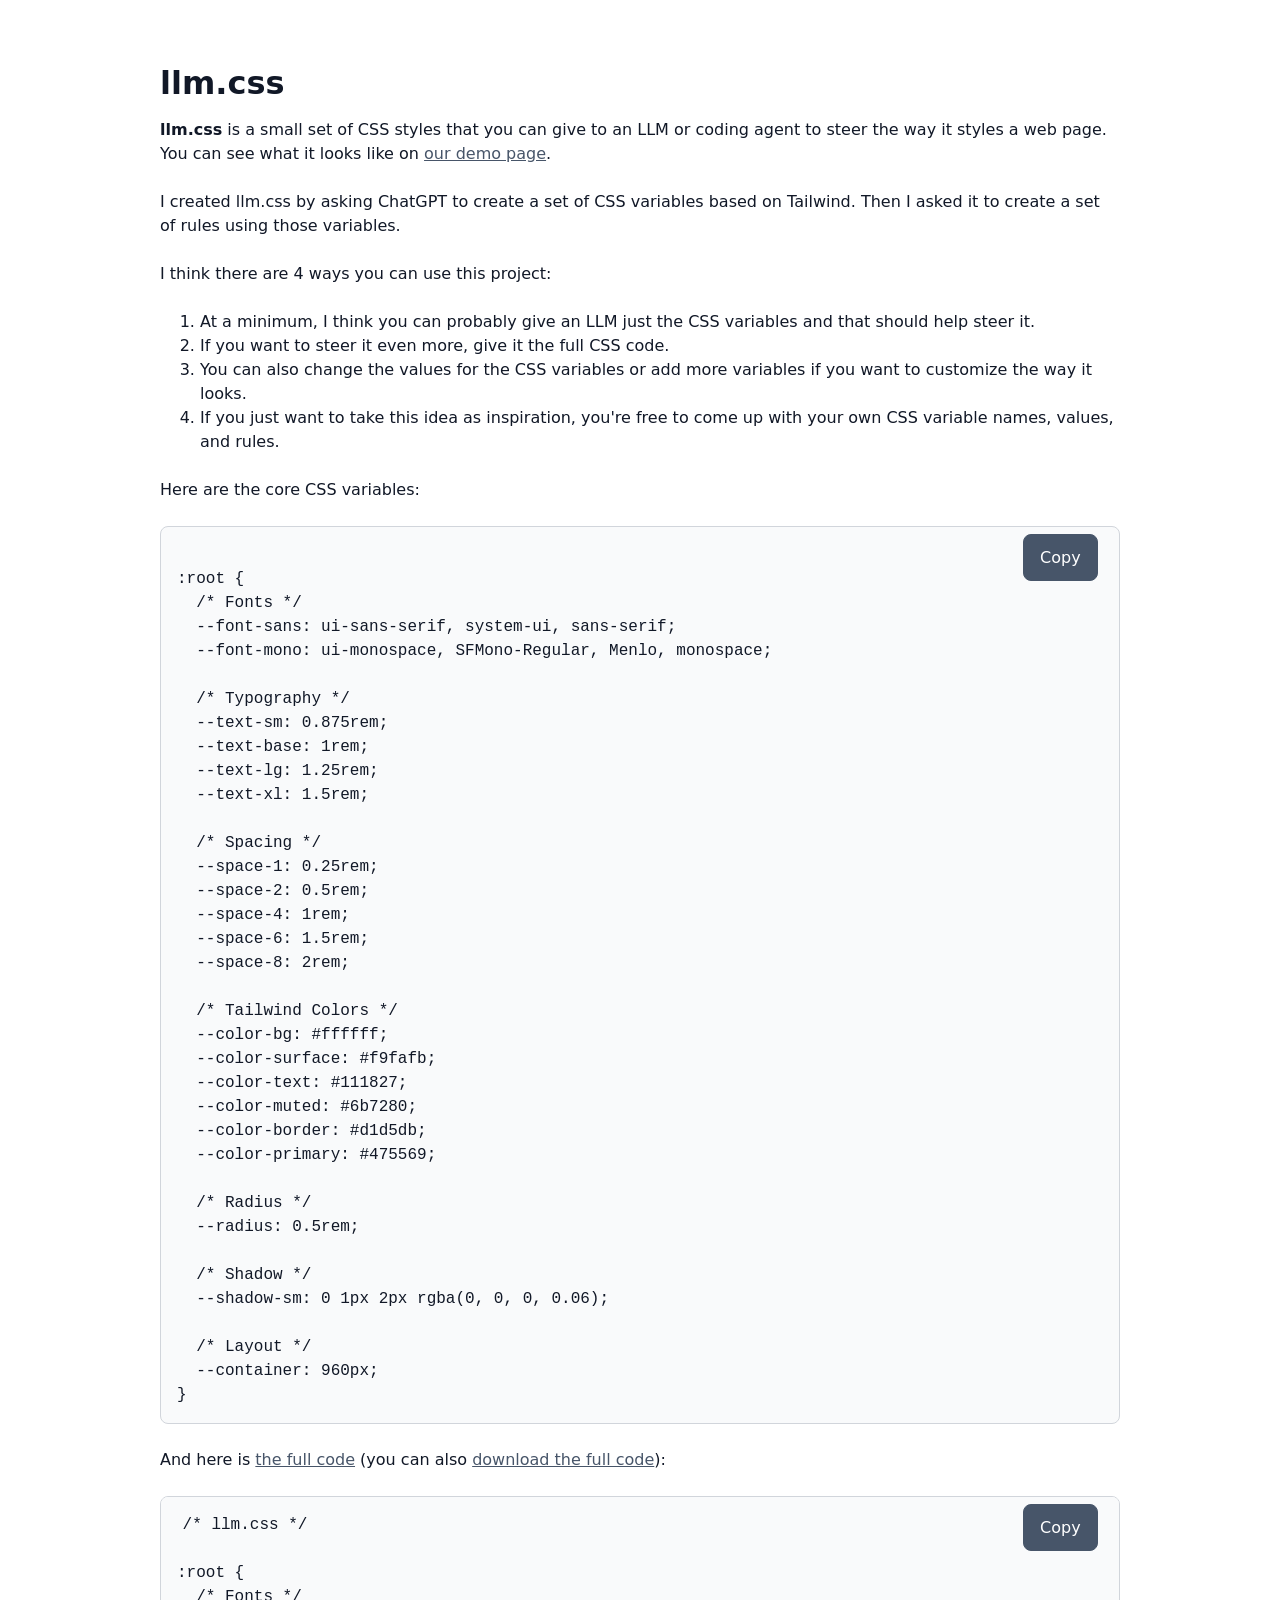
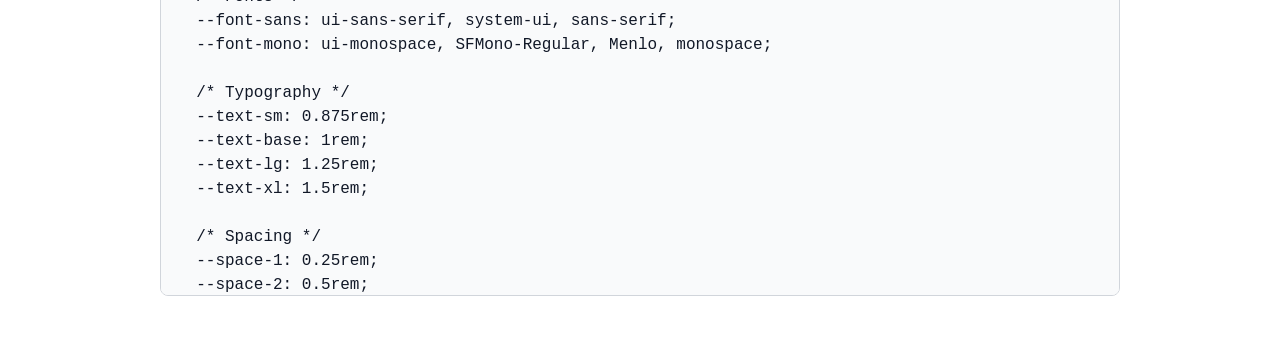
==== index.html @ d28aa787 "Create new index.html, move old index.html to demo.html" ====
<!DOCTYPE html>
<html lang="en">
<head>
  <meta charset="UTF-8">
  <meta name="viewport" content="width=device-width, initial-scale=1.0">

  <title>llm.css - Small set of styles for LLMs or agents</title>

  <link rel="stylesheet" href="llm.css">

  <style>
    .code-block-wrapper {
      position: relative;
      margin-bottom: 1rem;
    }
    .copy-btn {
      position: absolute;
      top: 0.5rem;
      right: 1.4rem;
    }
    .code-block-wrapper.full-code pre {
      max-height: 400px;
      overflow-y: auto;
    }
  </style>
</head>

<body>
  <div class="container">
    <h1>llm.css</h1>
    <p><b>llm.css</b> is a small set of CSS styles that you can give to an LLM or coding agent to steer the way it styles a web page. You can see what it looks like on <a href="demo.html">our demo page</a>.</p>

    <p>I created llm.css by asking ChatGPT to create a set of CSS variables based on Tailwind. Then I asked it to create a set of rules using those variables.</p>

    <p>I think there are 4 ways you can use this project:</p>
    <ol>
      <li>At a minimum, I think you can probably give an LLM just the CSS variables and that should help steer it.</li>
      <li>If you want to steer it even more, give it the full CSS code.</li>
      <li>You can also change the values for the CSS variables or add more variables if you want to customize the way it looks.</li>
      <li>If you just want to take this idea as inspiration, you're free to come up with your own CSS variable names, values, and rules.</li>
    </ol>

    <p>Here are the core CSS variables:</p>
<div class="code-block-wrapper"><pre><code>
:root {
  /* Fonts */
  --font-sans: ui-sans-serif, system-ui, sans-serif;
  --font-mono: ui-monospace, SFMono-Regular, Menlo, monospace;

  /* Typography */
  --text-sm: 0.875rem;
  --text-base: 1rem;
  --text-lg: 1.25rem;
  --text-xl: 1.5rem;

  /* Spacing */
  --space-1: 0.25rem;
  --space-2: 0.5rem;
  --space-4: 1rem;
  --space-6: 1.5rem;
  --space-8: 2rem;

  /* Tailwind Colors */
  --color-bg: #ffffff;
  --color-surface: #f9fafb;
  --color-text: #111827;
  --color-muted: #6b7280;
  --color-border: #d1d5db;
  --color-primary: #475569;

  /* Radius */
  --radius: 0.5rem;

  /* Shadow */
  --shadow-sm: 0 1px 2px rgba(0, 0, 0, 0.06);

  /* Layout */
  --container: 960px;
}
</code></pre></div>

    <p>And here is <a href="llm.css">the full code</a> (you can also <a href="llm.css" download>download the full code</a>):</p>
    <div class="code-block-wrapper full-code"><pre><code></code></pre></div>
  </div>

<script>
  // Add copy buttons to all code blocks
  document.querySelectorAll('.code-block-wrapper').forEach((wrapper, index) => {
    const btn = document.createElement('button');
    btn.className = 'copy-btn';
    btn.textContent = 'Copy';
    btn.addEventListener('click', () => {
      const code = wrapper.querySelector('code');
      navigator.clipboard.writeText(code.textContent).then(() => {
        btn.textContent = 'Copied!';
        btn.classList.add('copied');
        setTimeout(() => {
          btn.textContent = 'Copy';
          btn.classList.remove('copied');
        }, 2000);
      });
    });
    wrapper.appendChild(btn);
  });

  // Fetch and inject llm.css into second code block
  fetch('llm.css')
    .then(response => response.text())
    .then(css => {
      const preCodeBlocks = document.querySelectorAll('pre code');
      if (preCodeBlocks.length >= 2) {
        preCodeBlocks[1].textContent = css;
      }
    });
</script>
</body>
</html>
---- llm.css ----
/* llm.css */

:root {
  /* Fonts */
  --font-sans: ui-sans-serif, system-ui, sans-serif;
  --font-mono: ui-monospace, SFMono-Regular, Menlo, monospace;

  /* Typography */
  --text-sm: 0.875rem;
  --text-base: 1rem;
  --text-lg: 1.25rem;
  --text-xl: 1.5rem;

  /* Spacing */
  --space-1: 0.25rem;
  --space-2: 0.5rem;
  --space-4: 1rem;
  --space-6: 1.5rem;
  --space-8: 2rem;

  /* Tailwind Colors */
  --color-bg: #ffffff;
  --color-surface: #f9fafb;
  --color-text: #111827;
  --color-muted: #6b7280;
  --color-border: #d1d5db;
  --color-primary: #475569;

  /* Radius */
  --radius: 0.5rem;

  /* Shadow */
  --shadow-sm: 0 1px 2px rgba(0, 0, 0, 0.06);

  /* Layout */
  --container: 960px;
}

* {
  box-sizing: border-box;
}

html {
  font-family: var(--font-sans);
  line-height: 1.5;
  color: var(--color-text);
  background: var(--color-bg);
}

body {
  margin: 0;
  padding: var(--space-8) var(--space-6);
}

.container {
  width: min(100%, var(--container));
  margin-inline: auto;
}

h1, h2, h3, h4, h5, h6 {
  line-height: 1.2;
  margin-top: var(--space-8);
  margin-bottom: var(--space-4);
}

p,
ul,
ol,
pre,
table,
form,
details {
  margin-bottom: var(--space-6);
}

li > ul,
li > ol {
  margin-bottom: 0;
}

a {
  color: var(--color-primary);
}

code,
pre,
kbd {
  font-family: var(--font-mono);
}

code,
kbd {
  background: var(--color-surface);
  padding: 0.15rem 0.35rem;
  border-radius: calc(var(--radius) / 2);
}

pre {
  background: var(--color-surface);
  padding: var(--space-4);
  border-radius: var(--radius);
  overflow-x: auto;
  border: 1px solid var(--color-border);
}

button,
.button,
.button-outline {
  display: inline-flex;
  align-items: center;
  justify-content: center;

  padding: 0.65rem 1rem;
  border-radius: var(--radius);

  font: inherit;
  text-decoration: none;
  cursor: pointer;

  transition: 120ms ease;
}

button,
.button {
  border: 1px solid var(--color-primary);
  background: var(--color-primary);
  color: white;
}

button:hover,
.button:hover {
  opacity: 0.92;
}

.button-outline,
button.button-outline {
  background: transparent;
  color: var(--color-primary);
  border: 1px solid var(--color-border);
}

button:disabled,
input:disabled,
textarea:disabled,
select:disabled {
  opacity: 0.6;
  cursor: not-allowed;
}

input,
textarea,
select {
  width: 100%;
  padding: 0.65rem 0.75rem;

  font: inherit;

  border: 1px solid var(--color-border);
  border-radius: var(--radius);

  background: white;
  color: var(--color-text);
}

textarea {
  min-height: 120px;
  resize: vertical;
}

label {
  display: block;
  margin-bottom: var(--space-2);
  font-weight: 500;
}

input[type="checkbox"] + label,
input[type="radio"] + label {
  display: inline;
  /* margin-bottom: 0; */
  /* margin-left: var(--space-2); */
  font-weight: normal;
}

input[type="checkbox"],
input[type="radio"] {
  width: initial;
}

form > * + label {
  margin-top: var(--space-6);
}

table {
  width: 100%;
  border-collapse: collapse;
}

th,
td {
  text-align: left;
  padding: 0.75rem;
  border: 1px solid var(--color-border);
}

th {
  background: var(--color-surface);
}

mark {
  background: #fef3c7;
  color: inherit;
  padding: 0.1rem 0.25rem;
}

blockquote {
  margin: 0 0 var(--space-6);
  padding-left: var(--space-4);
  border-left: 4px solid var(--color-border);
  color: var(--color-muted);
}

hr {
  border: 0;
  border-top: 1px solid var(--color-border);
  margin: var(--space-8) 0;
}

details {
  border: 1px solid var(--color-border);
  border-radius: var(--radius);
  padding: var(--space-4);
  background: var(--color-surface);
}

summary {
  cursor: pointer;
  font-weight: 500;
}

small {
  color: var(--color-muted);
}
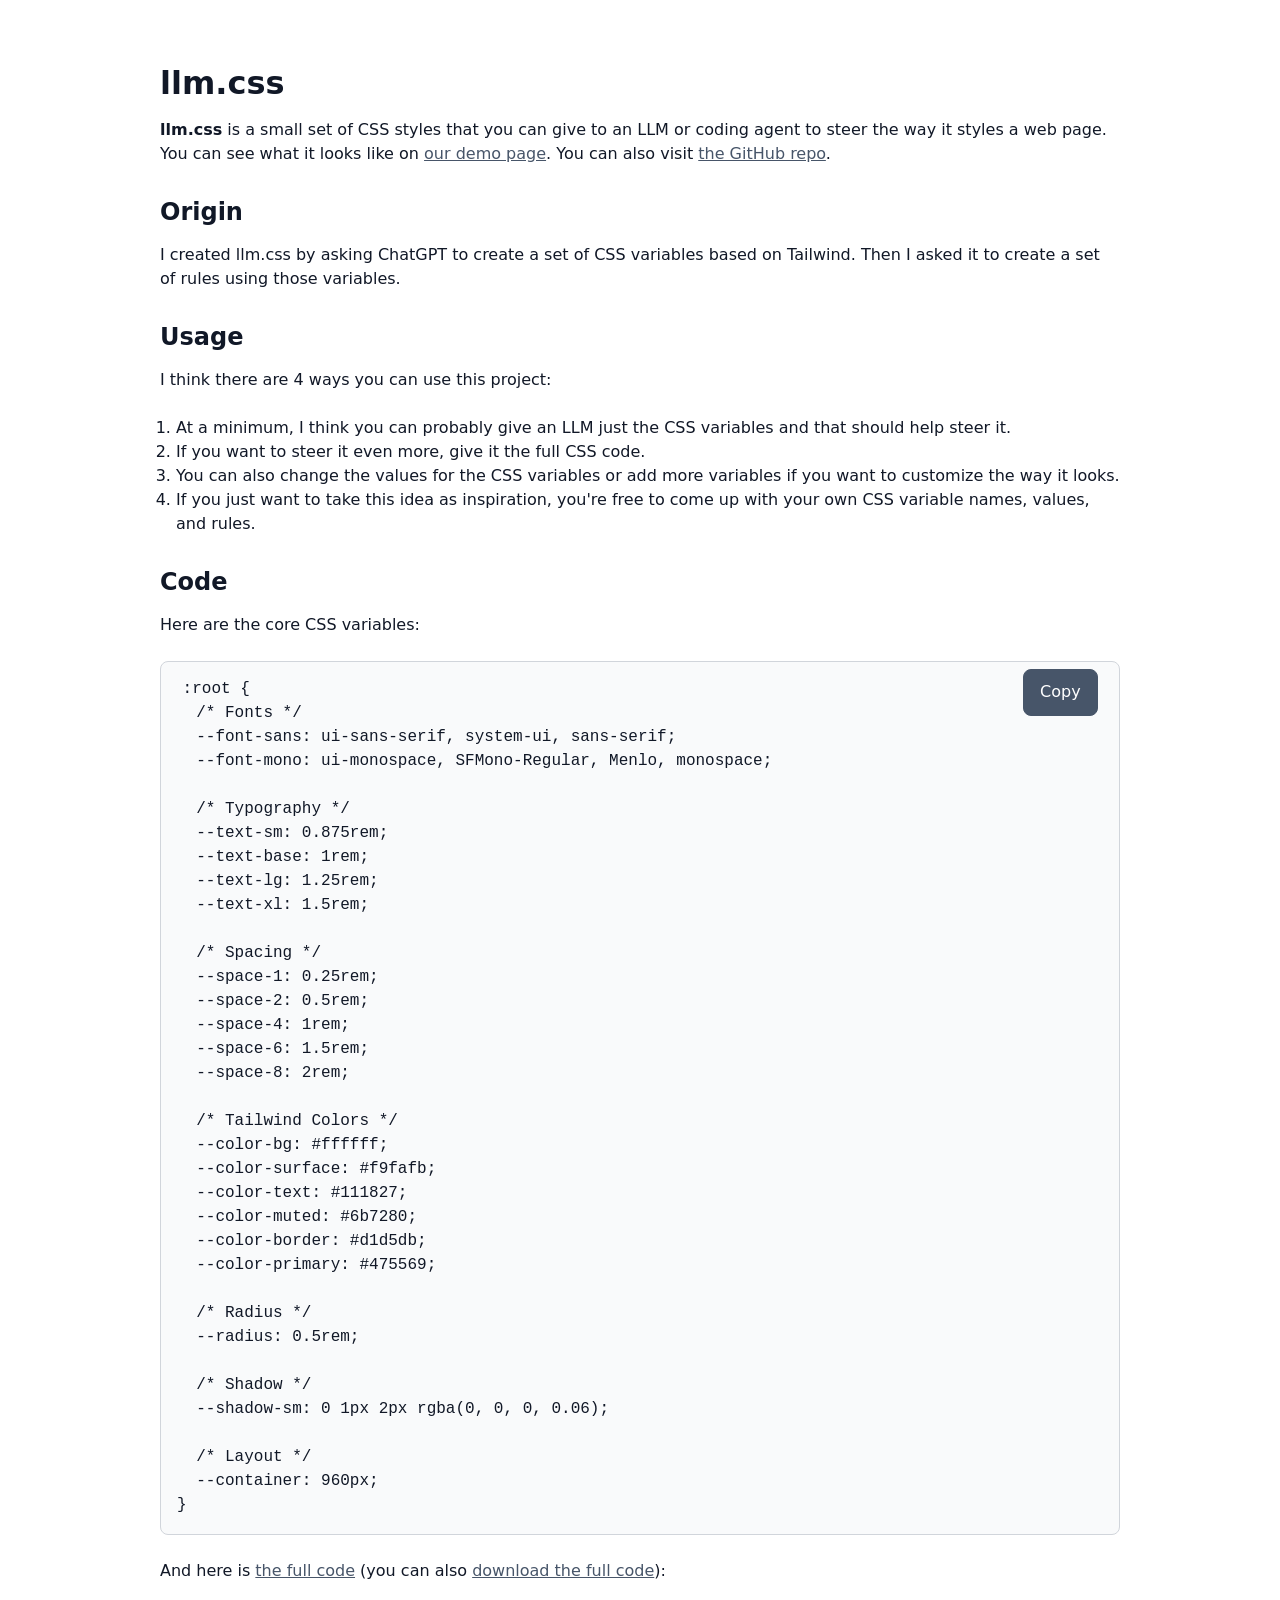
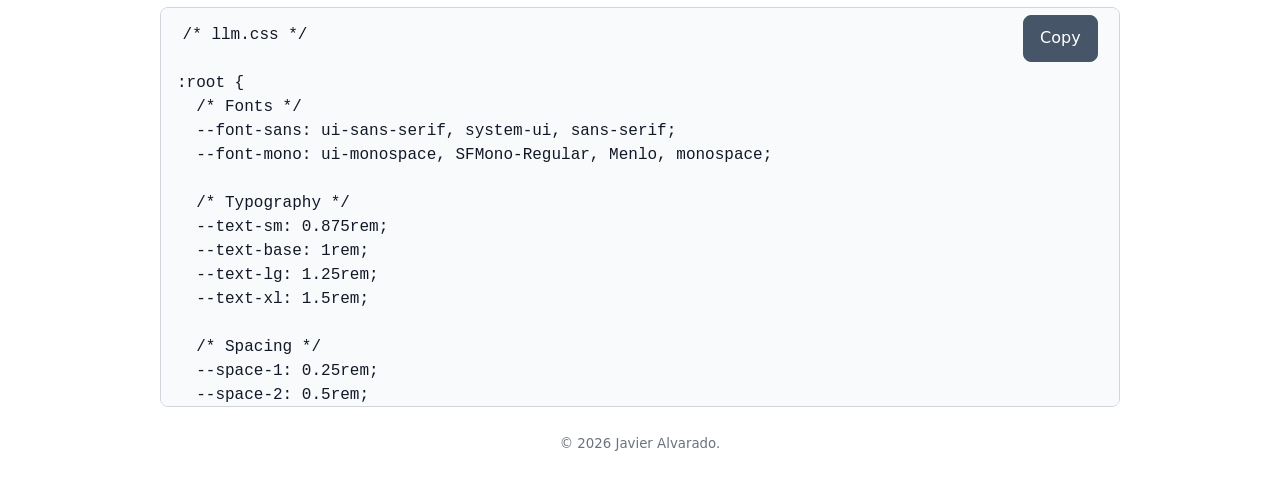
==== commit a598704c: "Small updates" ====
--- a/index.html
+++ b/index.html
@@ -28,10 +28,12 @@
 <body>
   <div class="container">
     <h1>llm.css</h1>
-    <p><b>llm.css</b> is a small set of CSS styles that you can give to an LLM or coding agent to steer the way it styles a web page. You can see what it looks like on <a href="demo.html">our demo page</a>.</p>
+    <p><b>llm.css</b> is a small set of CSS styles that you can give to an LLM or coding agent to steer the way it styles a web page. You can see what it looks like on <a href="demo.html">our demo page</a>. You can also visit <a href="https://github.com/jhonkaman/llm-css">the GitHub repo</a>.</p>
 
+    <h2>Origin</h2>
     <p>I created llm.css by asking ChatGPT to create a set of CSS variables based on Tailwind. Then I asked it to create a set of rules using those variables.</p>
 
+    <h2>Usage</h2>
     <p>I think there are 4 ways you can use this project:</p>
     <ol>
       <li>At a minimum, I think you can probably give an LLM just the CSS variables and that should help steer it.</li>
@@ -40,6 +42,7 @@
       <li>If you just want to take this idea as inspiration, you're free to come up with your own CSS variable names, values, and rules.</li>
     </ol>
 
+    <h2>Code</h2>
     <p>Here are the core CSS variables:</p>
 <div class="code-block-wrapper"><pre><code>
 :root {
@@ -83,14 +86,22 @@
     <div class="code-block-wrapper full-code"><pre><code></code></pre></div>
   </div>
 
+  <footer style="text-align: center;">
+    <small>&copy; 2026 Javier Alvarado.</small>
+  </footer>
+
 <script>
   // Add copy buttons to all code blocks
   document.querySelectorAll('.code-block-wrapper').forEach((wrapper, index) => {
+    const code = wrapper.querySelector('code');
+
+    // Trim leading and trailing whitespace
+    code.textContent = code.textContent.trim();
+
     const btn = document.createElement('button');
     btn.className = 'copy-btn';
     btn.textContent = 'Copy';
     btn.addEventListener('click', () => {
-      const code = wrapper.querySelector('code');
       navigator.clipboard.writeText(code.textContent).then(() => {
         btn.textContent = 'Copied!';
         btn.classList.add('copied');
--- a/llm.css
+++ b/llm.css
@@ -73,6 +73,11 @@
   margin-bottom: var(--space-6);
 }
 
+ul,
+ol {
+  padding-left: 1rem;
+}
+
 li > ul,
 li > ol {
   margin-bottom: 0;
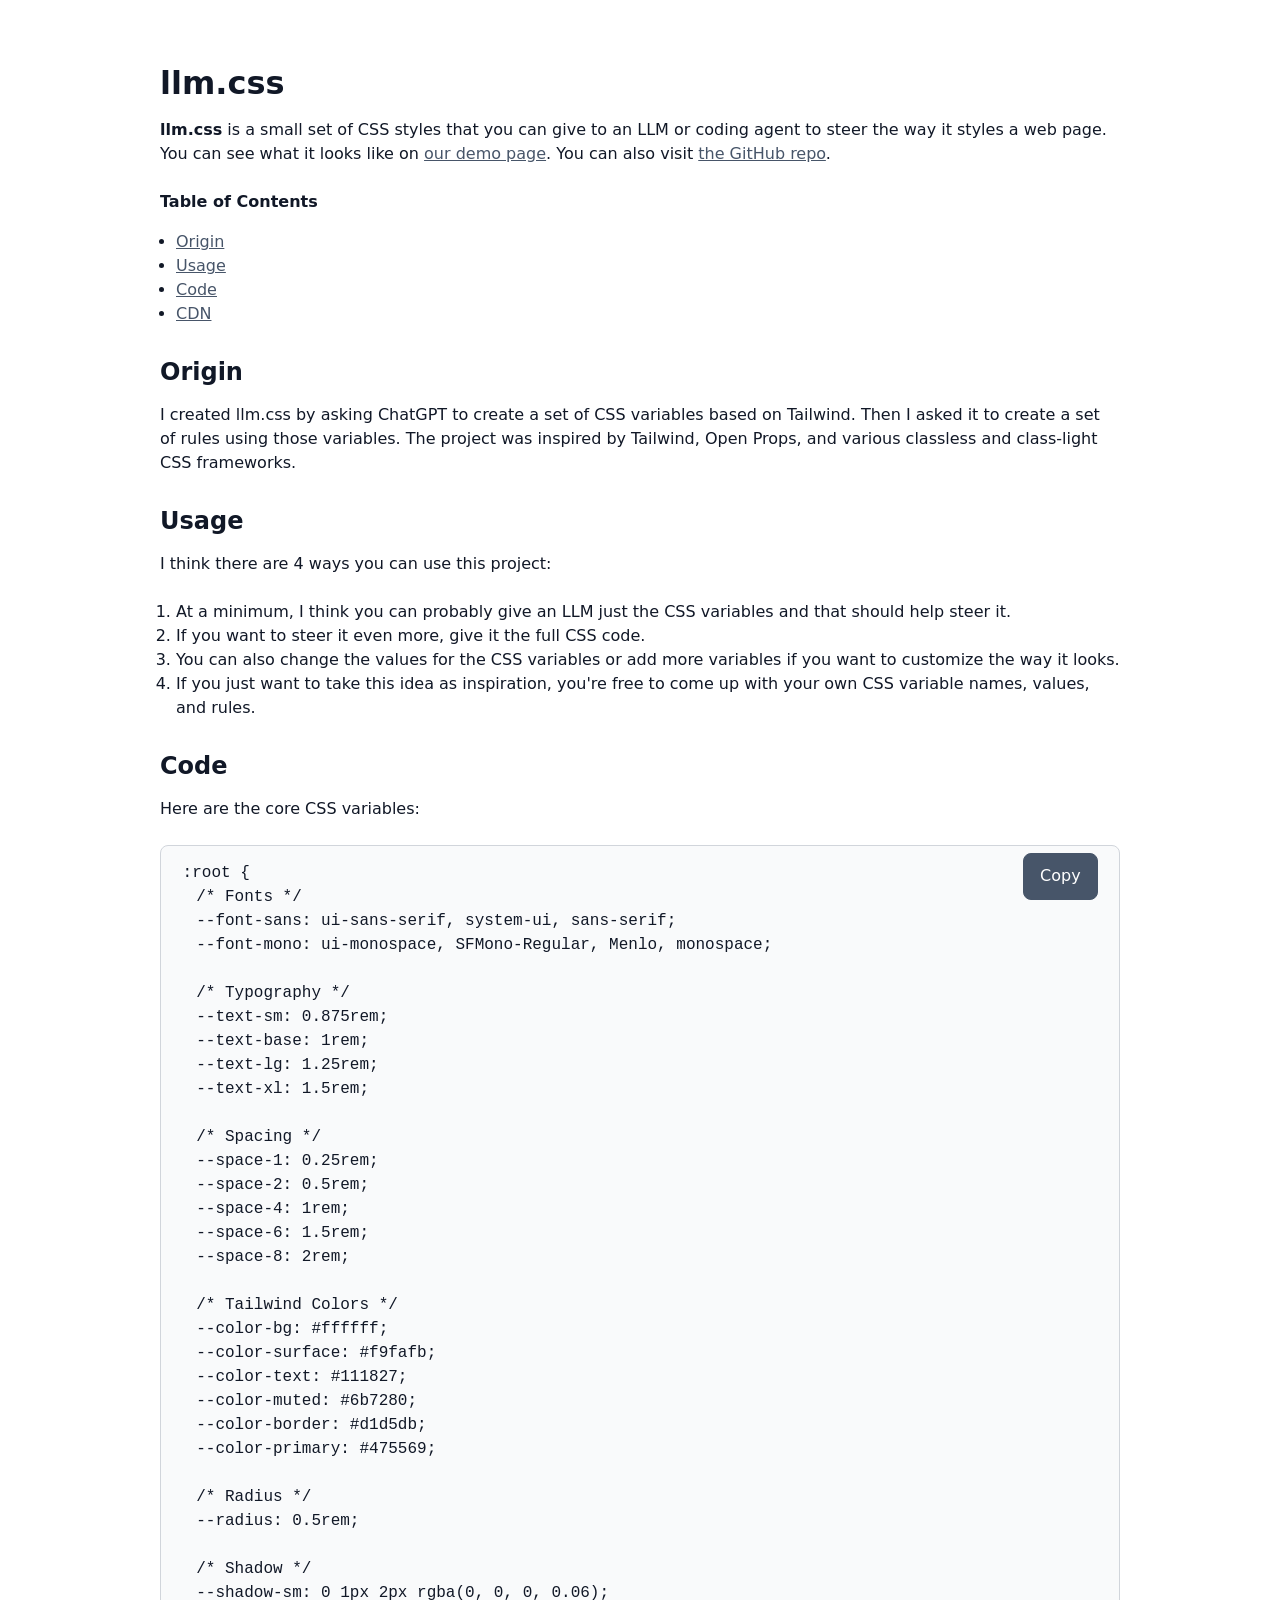
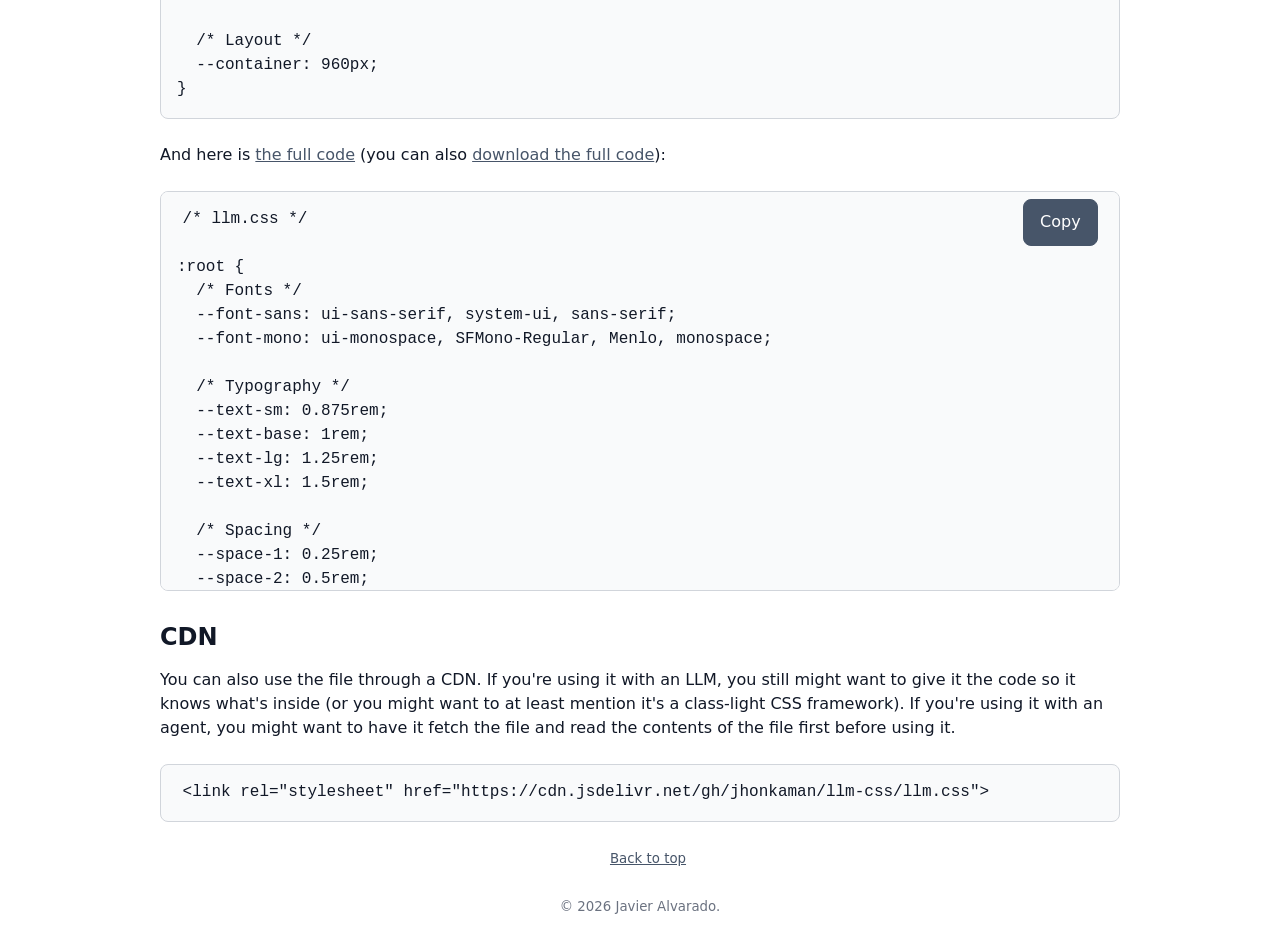
==== commit 7aa534ab: "Add navigation links to index.html" ====
--- a/index.html
+++ b/index.html
@@ -26,14 +26,22 @@
 </head>
 
 <body>
-  <div class="container">
+  <div class="container" id="top">
     <h1>llm.css</h1>
     <p><b>llm.css</b> is a small set of CSS styles that you can give to an LLM or coding agent to steer the way it styles a web page. You can see what it looks like on <a href="demo.html">our demo page</a>. You can also visit <a href="https://github.com/jhonkaman/llm-css">the GitHub repo</a>.</p>
 
-    <h2>Origin</h2>
-    <p>I created llm.css by asking ChatGPT to create a set of CSS variables based on Tailwind. Then I asked it to create a set of rules using those variables.</p>
+    <b>Table of Contents</b>
+    <ul>
+      <li><a href="#origin">Origin</a></li>
+      <li><a href="#usage">Usage</a></li>
+      <li><a href="#code">Code</a></li>
+      <li><a href="#cdn">CDN</a></li>
+    </ul>
 
-    <h2>Usage</h2>
+    <h2 id="origin">Origin</h2>
+    <p>I created llm.css by asking ChatGPT to create a set of CSS variables based on Tailwind. Then I asked it to create a set of rules using those variables. The project was inspired by Tailwind, Open Props, and various classless and class-light CSS frameworks.</p>
+
+    <h2 id="usage">Usage</h2>
     <p>I think there are 4 ways you can use this project:</p>
     <ol>
       <li>At a minimum, I think you can probably give an LLM just the CSS variables and that should help steer it.</li>
@@ -42,7 +50,7 @@
       <li>If you just want to take this idea as inspiration, you're free to come up with your own CSS variable names, values, and rules.</li>
     </ol>
 
-    <h2>Code</h2>
+    <h2 id="code">Code</h2>
     <p>Here are the core CSS variables:</p>
 <div class="code-block-wrapper"><pre><code>
 :root {
@@ -84,9 +92,14 @@
 
     <p>And here is <a href="llm.css">the full code</a> (you can also <a href="llm.css" download>download the full code</a>):</p>
     <div class="code-block-wrapper full-code"><pre><code></code></pre></div>
+
+    <h2 id="cdn">CDN</h2>
+    <p>You can also use the file through a CDN. If you're using it with an LLM, you still might want to give it the code so it knows what's inside (or you might want to at least mention it's a class-light CSS framework). If you're using it with an agent, you might want to have it fetch the file and read the contents of the file first before using it.</p>
+    <pre><code>&lt;link rel=&quot;stylesheet&quot; href=&quot;https://cdn.jsdelivr.net/gh/jhonkaman/llm-css/llm.css&quot;&gt;</code></pre>
   </div>
 
   <footer style="text-align: center;">
+    <p><small><a href="#top" style="margin-left: 1rem;">Back to top</a></small></p>
     <small>&copy; 2026 Javier Alvarado.</small>
   </footer>
 
--- a/llm.css
+++ b/llm.css
@@ -25,6 +25,7 @@
   --color-muted: #6b7280;
   --color-border: #d1d5db;
   --color-primary: #475569;
+  --color-accent: #475569;
 
   /* Radius */
   --radius: 0.5rem;
@@ -50,11 +51,6 @@
 body {
   margin: 0;
   padding: var(--space-8) var(--space-6);
-}
-
-.container {
-  width: min(100%, var(--container));
-  margin-inline: auto;
 }
 
 h1, h2, h3, h4, h5, h6 {
@@ -108,6 +104,118 @@
   border: 1px solid var(--color-border);
 }
 
+input,
+textarea,
+select {
+  width: 100%;
+  padding: 0.65rem 0.75rem;
+
+  font: inherit;
+
+  border: 1px solid var(--color-border);
+  border-radius: var(--radius);
+
+  background: white;
+  color: var(--color-text);
+}
+
+textarea {
+  min-height: 120px;
+  resize: vertical;
+}
+
+label {
+  display: block;
+  margin-bottom: var(--space-2);
+  font-weight: 500;
+}
+
+input[type="checkbox"] + label,
+input[type="radio"] + label {
+  display: inline;
+  /* margin-bottom: 0; */
+  /* margin-left: var(--space-2); */
+  font-weight: normal;
+}
+
+input[type="checkbox"],
+input[type="radio"] {
+  width: initial;
+}
+
+input[type="checkbox"],
+input[type="radio"] {
+  accent-color: var(--color-accent);
+}
+
+input[type="range"] {
+  accent-color: var(--color-accent);
+}
+
+progress {
+  accent-color: var(--color-accent);
+}
+
+form > * + label {
+  margin-top: var(--space-6);
+}
+
+table {
+  width: 100%;
+  border-collapse: collapse;
+}
+
+th,
+td {
+  text-align: left;
+  padding: 0.75rem;
+  border: 1px solid var(--color-border);
+}
+
+th {
+  background: var(--color-surface);
+}
+
+mark {
+  background: #fef3c7;
+  color: inherit;
+  padding: 0.1rem 0.25rem;
+}
+
+blockquote {
+  margin: 0 0 var(--space-6);
+  padding-left: var(--space-4);
+  border-left: 4px solid var(--color-border);
+  color: var(--color-muted);
+}
+
+hr {
+  border: 0;
+  border-top: 1px solid var(--color-border);
+  margin: var(--space-8) 0;
+}
+
+details {
+  border: 1px solid var(--color-border);
+  border-radius: var(--radius);
+  padding: var(--space-4);
+  background: var(--color-surface);
+}
+
+summary {
+  cursor: pointer;
+  font-weight: 500;
+}
+
+small {
+  color: var(--color-muted);
+}
+
+.container {
+  width: min(100%, var(--container));
+  margin-inline: auto;
+}
+
 button,
 .button,
 .button-outline {
@@ -151,97 +259,3 @@
   opacity: 0.6;
   cursor: not-allowed;
 }
-
-input,
-textarea,
-select {
-  width: 100%;
-  padding: 0.65rem 0.75rem;
-
-  font: inherit;
-
-  border: 1px solid var(--color-border);
-  border-radius: var(--radius);
-
-  background: white;
-  color: var(--color-text);
-}
-
-textarea {
-  min-height: 120px;
-  resize: vertical;
-}
-
-label {
-  display: block;
-  margin-bottom: var(--space-2);
-  font-weight: 500;
-}
-
-input[type="checkbox"] + label,
-input[type="radio"] + label {
-  display: inline;
-  /* margin-bottom: 0; */
-  /* margin-left: var(--space-2); */
-  font-weight: normal;
-}
-
-input[type="checkbox"],
-input[type="radio"] {
-  width: initial;
-}
-
-form > * + label {
-  margin-top: var(--space-6);
-}
-
-table {
-  width: 100%;
-  border-collapse: collapse;
-}
-
-th,
-td {
-  text-align: left;
-  padding: 0.75rem;
-  border: 1px solid var(--color-border);
-}
-
-th {
-  background: var(--color-surface);
-}
-
-mark {
-  background: #fef3c7;
-  color: inherit;
-  padding: 0.1rem 0.25rem;
-}
-
-blockquote {
-  margin: 0 0 var(--space-6);
-  padding-left: var(--space-4);
-  border-left: 4px solid var(--color-border);
-  color: var(--color-muted);
-}
-
-hr {
-  border: 0;
-  border-top: 1px solid var(--color-border);
-  margin: var(--space-8) 0;
-}
-
-details {
-  border: 1px solid var(--color-border);
-  border-radius: var(--radius);
-  padding: var(--space-4);
-  background: var(--color-surface);
-}
-
-summary {
-  cursor: pointer;
-  font-weight: 500;
-}
-
-small {
-  color: var(--color-muted);
-}
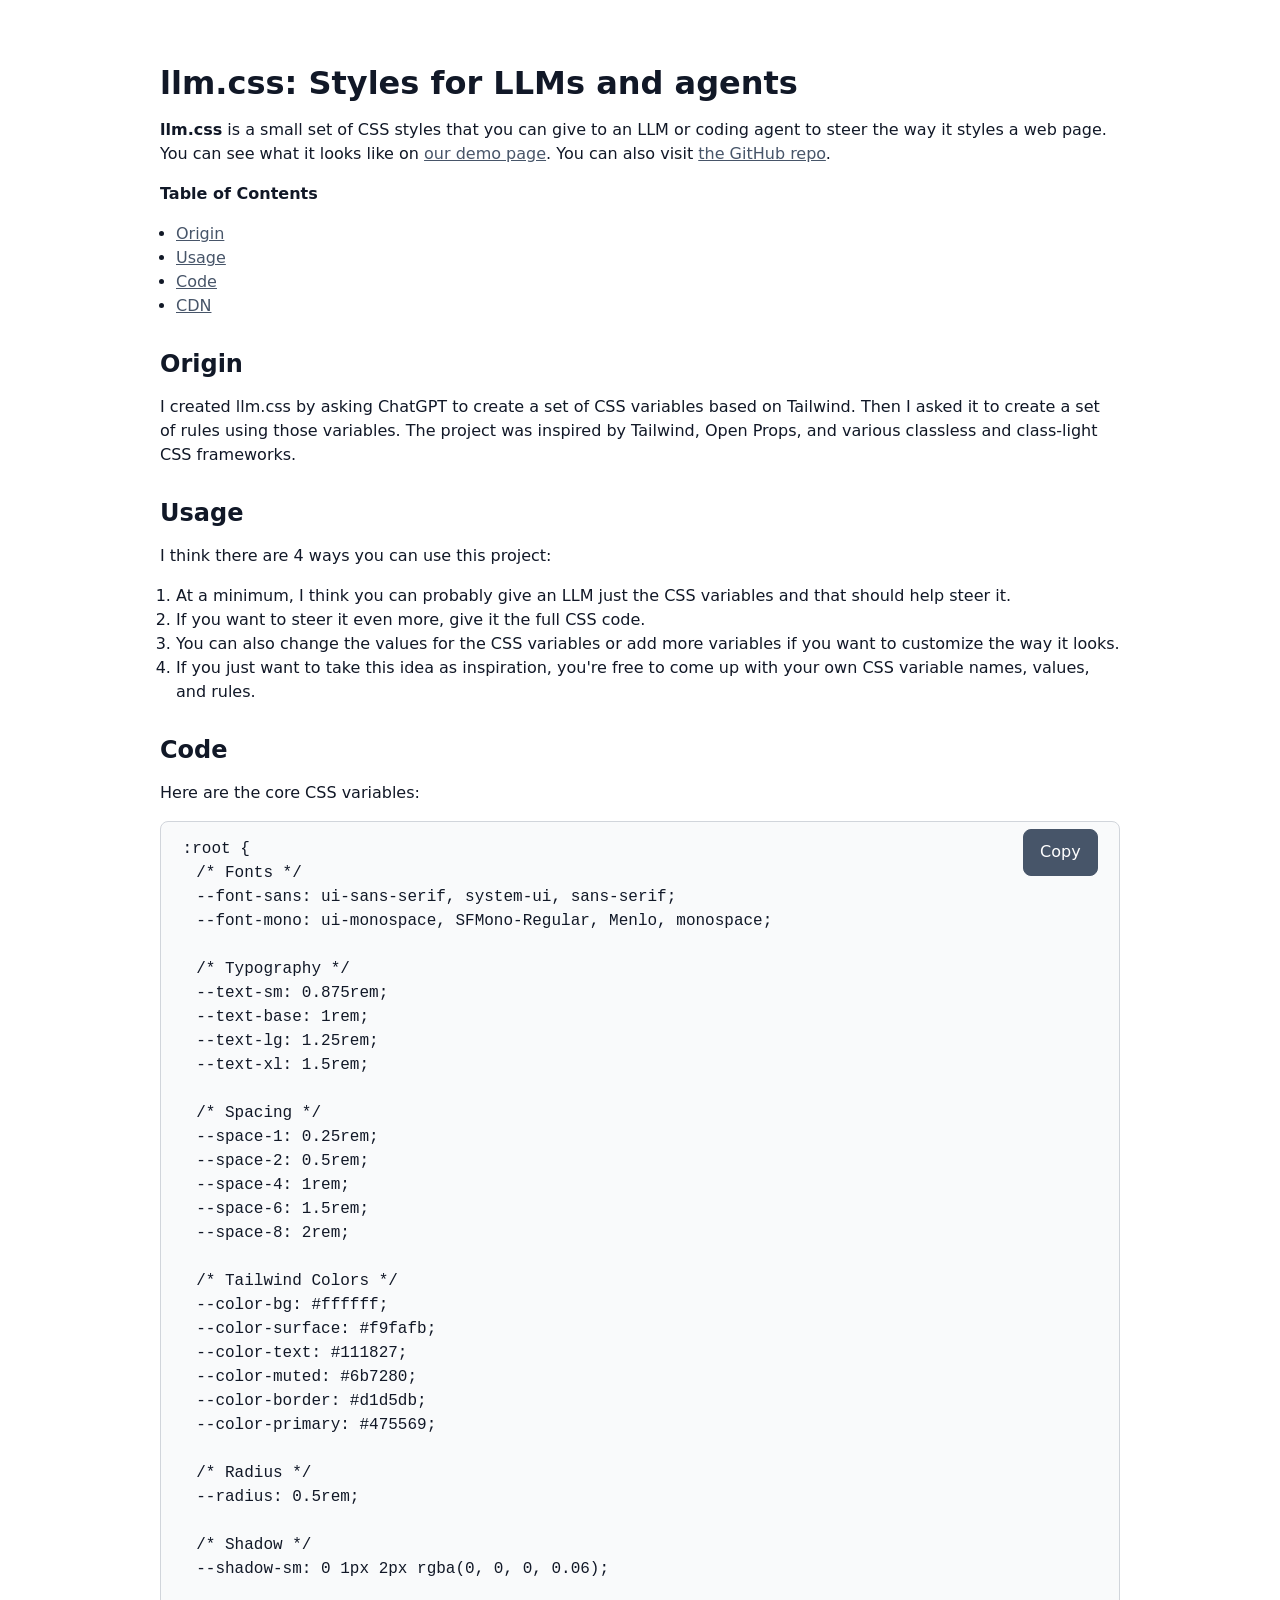
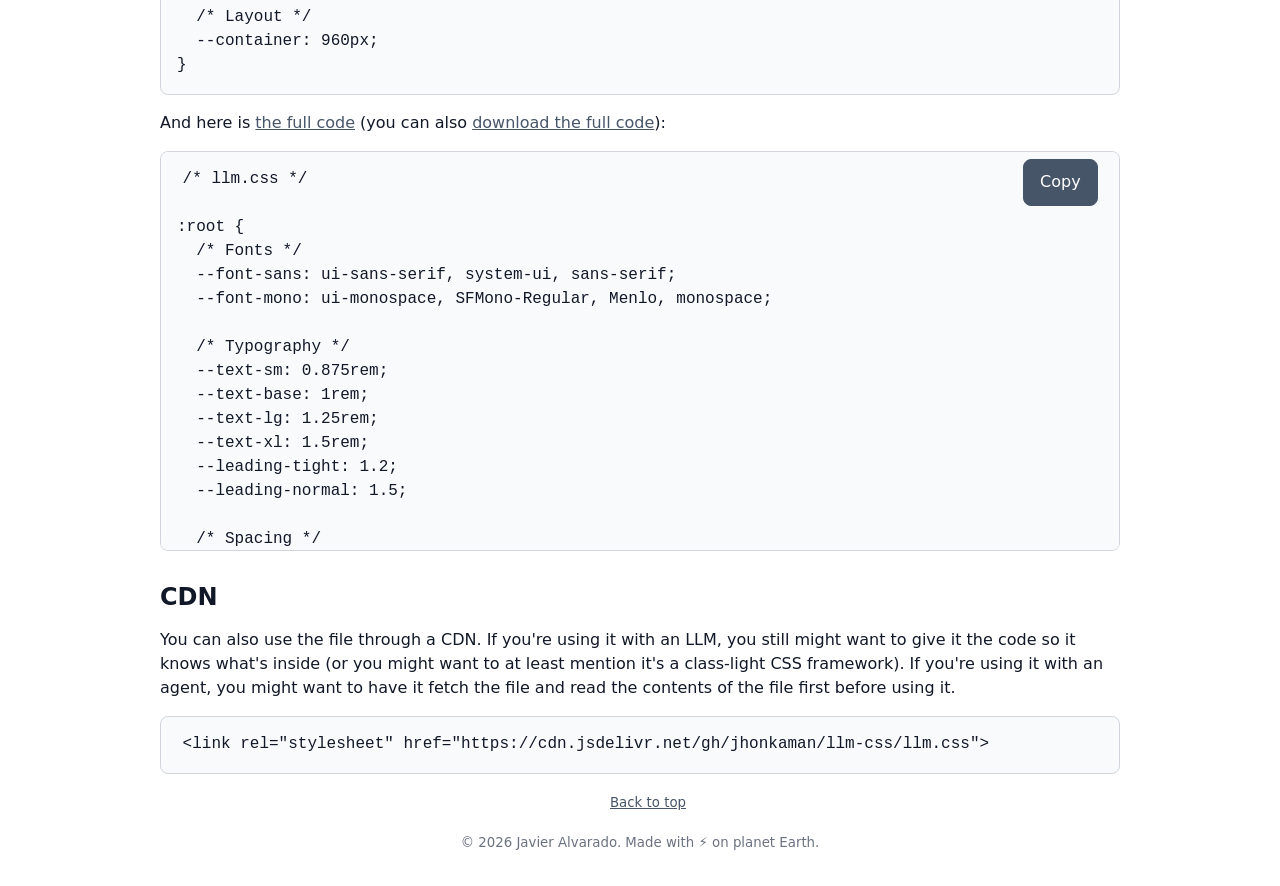
==== commit 26f8de4d: "Add more CSS variables and utility classes to llm.css" ====
--- a/index.html
+++ b/index.html
@@ -27,7 +27,7 @@
 
 <body>
   <div class="container" id="top">
-    <h1>llm.css</h1>
+    <h1>llm.css: Styles for LLMs and agents</h1>
     <p><b>llm.css</b> is a small set of CSS styles that you can give to an LLM or coding agent to steer the way it styles a web page. You can see what it looks like on <a href="demo.html">our demo page</a>. You can also visit <a href="https://github.com/jhonkaman/llm-css">the GitHub repo</a>.</p>
 
     <b>Table of Contents</b>
@@ -100,7 +100,7 @@
 
   <footer style="text-align: center;">
     <p><small><a href="#top" style="margin-left: 1rem;">Back to top</a></small></p>
-    <small>&copy; 2026 Javier Alvarado.</small>
+    <small>&copy; 2026 Javier Alvarado. Made with ⚡️ on planet Earth.</small>
   </footer>
 
 <script>
@@ -136,6 +136,11 @@
         preCodeBlocks[1].textContent = css;
       }
     });
+
+  // Add asterisk to title if URL doesn't contain jhonkaman
+  if (!window.location.href.includes('jhonkaman')) {
+    document.title = '🟢 ' + document.title;
+  }
 </script>
 </body>
 </html>
--- a/llm.css
+++ b/llm.css
@@ -10,6 +10,8 @@
   --text-base: 1rem;
   --text-lg: 1.25rem;
   --text-xl: 1.5rem;
+  --leading-tight: 1.2;
+  --leading-normal: 1.5;
 
   /* Spacing */
   --space-1: 0.25rem;
@@ -33,17 +35,20 @@
   /* Shadow */
   --shadow-sm: 0 1px 2px rgba(0, 0, 0, 0.06);
 
+  /* Borders */
+  --border: 1px;
+
   /* Layout */
   --container: 960px;
 }
 
-* {
+*, *::before, *::after {
   box-sizing: border-box;
 }
 
 html {
   font-family: var(--font-sans);
-  line-height: 1.5;
+  line-height: var(--leading-normal);
   color: var(--color-text);
   background: var(--color-bg);
 }
@@ -54,28 +59,16 @@
 }
 
 h1, h2, h3, h4, h5, h6 {
-  line-height: 1.2;
+  line-height: var(--leading-tight);
   margin-top: var(--space-8);
   margin-bottom: var(--space-4);
 }
 
-p,
-ul,
-ol,
-pre,
-table,
-form,
-details {
-  margin-bottom: var(--space-6);
-}
-
-ul,
-ol {
+ul, ol {
   padding-left: 1rem;
 }
 
-li > ul,
-li > ol {
+li > ul, li > ol {
   margin-bottom: 0;
 }
 
@@ -83,14 +76,11 @@
   color: var(--color-primary);
 }
 
-code,
-pre,
-kbd {
+code, pre, kbd {
   font-family: var(--font-mono);
 }
 
-code,
-kbd {
+code, kbd {
   background: var(--color-surface);
   padding: 0.15rem 0.35rem;
   border-radius: calc(var(--radius) / 2);
@@ -101,20 +91,15 @@
   padding: var(--space-4);
   border-radius: var(--radius);
   overflow-x: auto;
-  border: 1px solid var(--color-border);
-}
-
-input,
-textarea,
-select {
+  border: var(--border) solid var(--color-border);
+}
+
+input, textarea, select {
   width: 100%;
   padding: 0.65rem 0.75rem;
-
   font: inherit;
-
-  border: 1px solid var(--color-border);
-  border-radius: var(--radius);
-
+  border: var(--border) solid var(--color-border);
+  border-radius: var(--radius);
   background: white;
   color: var(--color-text);
 }
@@ -133,25 +118,20 @@
 input[type="checkbox"] + label,
 input[type="radio"] + label {
   display: inline;
-  /* margin-bottom: 0; */
-  /* margin-left: var(--space-2); */
+  vertical-align: middle;
   font-weight: normal;
 }
 
 input[type="checkbox"],
 input[type="radio"] {
   width: initial;
+  vertical-align: middle;
+  margin: 0;
 }
 
 input[type="checkbox"],
-input[type="radio"] {
-  accent-color: var(--color-accent);
-}
-
-input[type="range"] {
-  accent-color: var(--color-accent);
-}
-
+input[type="radio"],
+input[type="range"],
 progress {
   accent-color: var(--color-accent);
 }
@@ -165,11 +145,10 @@
   border-collapse: collapse;
 }
 
-th,
-td {
+th, td {
   text-align: left;
   padding: 0.75rem;
-  border: 1px solid var(--color-border);
+  border: var(--border) solid var(--color-border);
 }
 
 th {
@@ -196,10 +175,11 @@
 }
 
 details {
-  border: 1px solid var(--color-border);
+  border: var(--border) solid var(--color-border);
   border-radius: var(--radius);
   padding: var(--space-4);
   background: var(--color-surface);
+  margin-bottom: var(--space-6);
 }
 
 summary {
@@ -211,14 +191,13 @@
   color: var(--color-muted);
 }
 
+/* Components */
 .container {
   width: min(100%, var(--container));
   margin-inline: auto;
 }
 
-button,
-.button,
-.button-outline {
+button, .button, .button-outline {
   display: inline-flex;
   align-items: center;
   justify-content: center;
@@ -233,23 +212,20 @@
   transition: 120ms ease;
 }
 
-button,
-.button {
-  border: 1px solid var(--color-primary);
+button, .button {
+  border: var(--border) solid var(--color-primary);
   background: var(--color-primary);
   color: white;
 }
 
-button:hover,
-.button:hover {
+button:hover, .button:hover {
   opacity: 0.92;
 }
 
-.button-outline,
-button.button-outline {
+.button-outline, button.button-outline {
   background: transparent;
   color: var(--color-primary);
-  border: 1px solid var(--color-border);
+  border: var(--border) solid var(--color-border);
 }
 
 button:disabled,
@@ -259,3 +235,56 @@
   opacity: 0.6;
   cursor: not-allowed;
 }
+
+/* Utilities */
+.uppercase {
+  text-transform: uppercase !important;
+}
+
+.lowercase {
+  text-transform: lowercase !important;
+}
+
+.capitalize {
+  text-transform: capitalize !important;
+}
+
+.nocase {
+  text-transform: none !important;
+}
+
+.italic {
+  font-style: italic !important;
+}
+
+.not-italic {
+  font-style: normal !important;
+}
+
+.bold {
+  font-weight: bold !important;
+}
+
+.bolder {
+  font-weight: bolder !important;
+}
+
+.lighter {
+  font-weight: lighter !important;
+}
+
+.not-bold {
+  font-weight: normal !important;
+}
+
+.text-center {
+  text-align: center !important;
+}
+
+.text-start {
+  text-align: start !important;
+}
+
+.text-end {
+  text-align: end !important;
+}
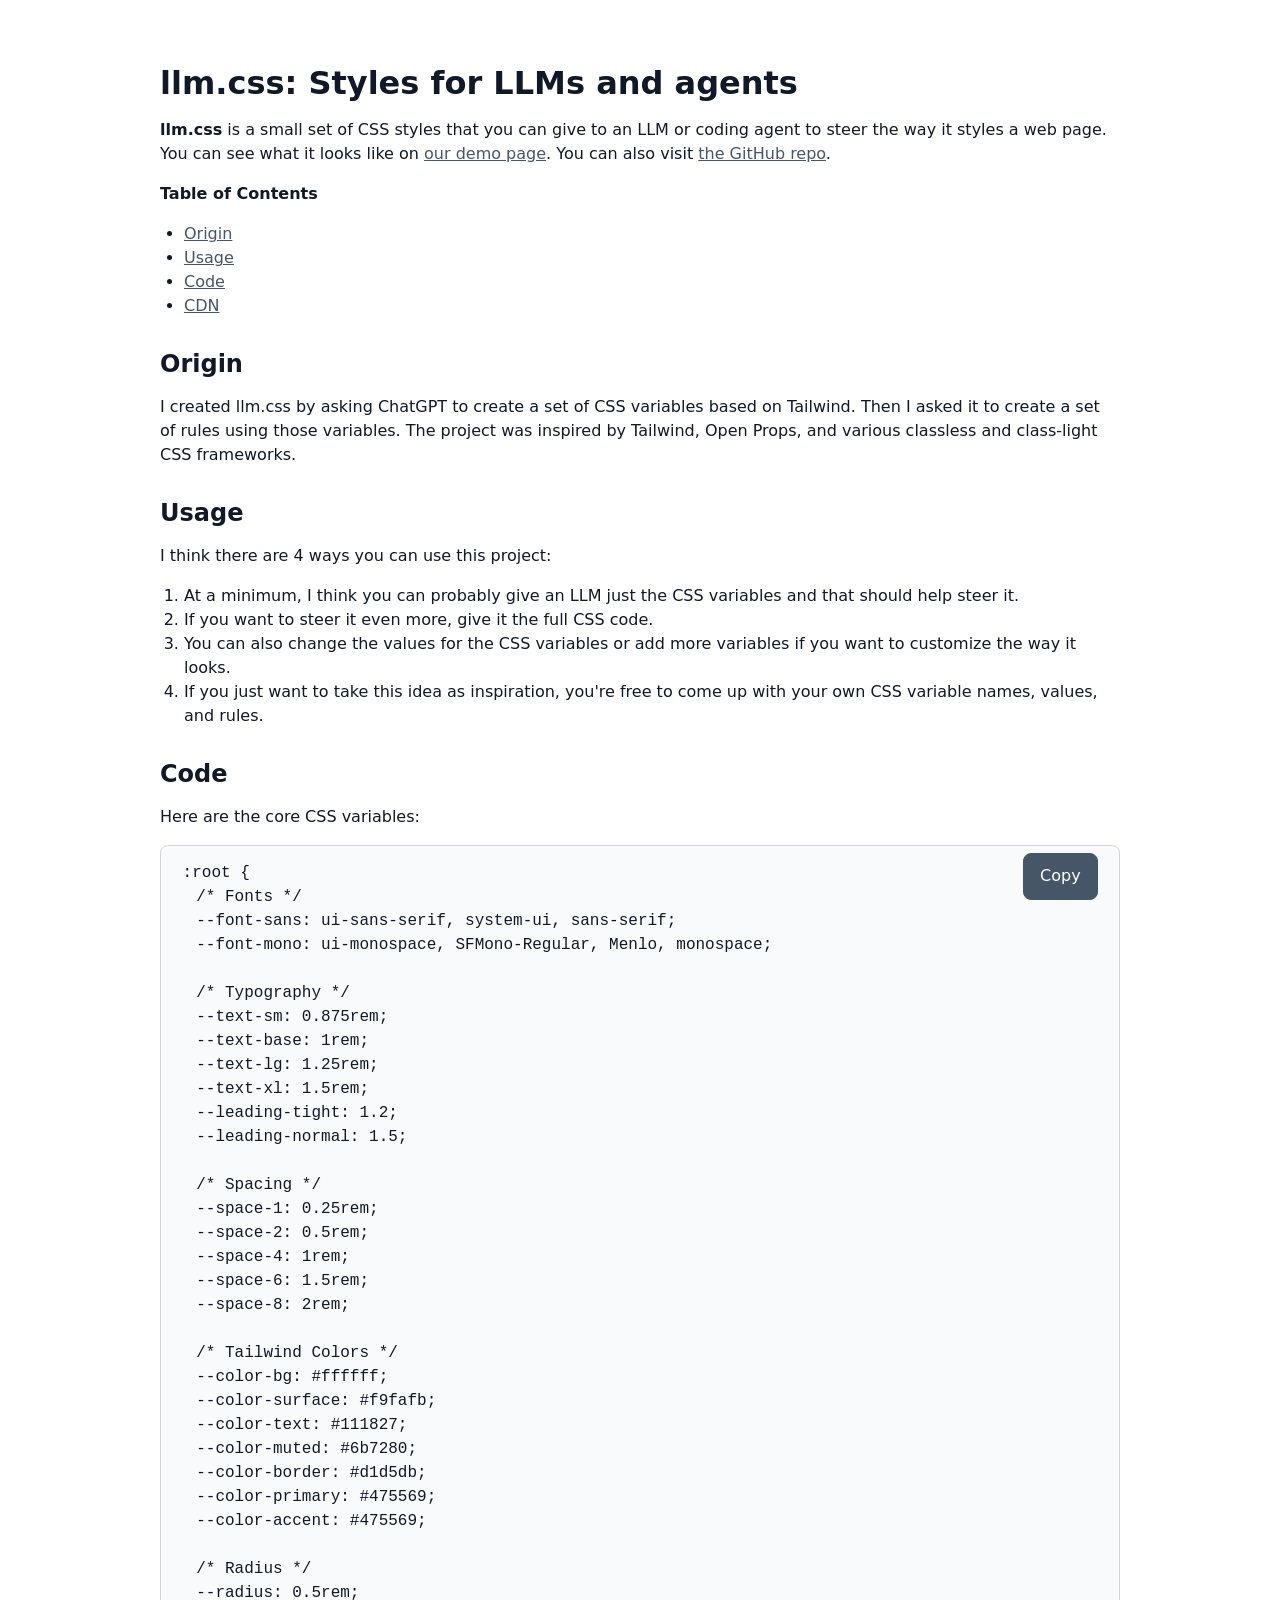
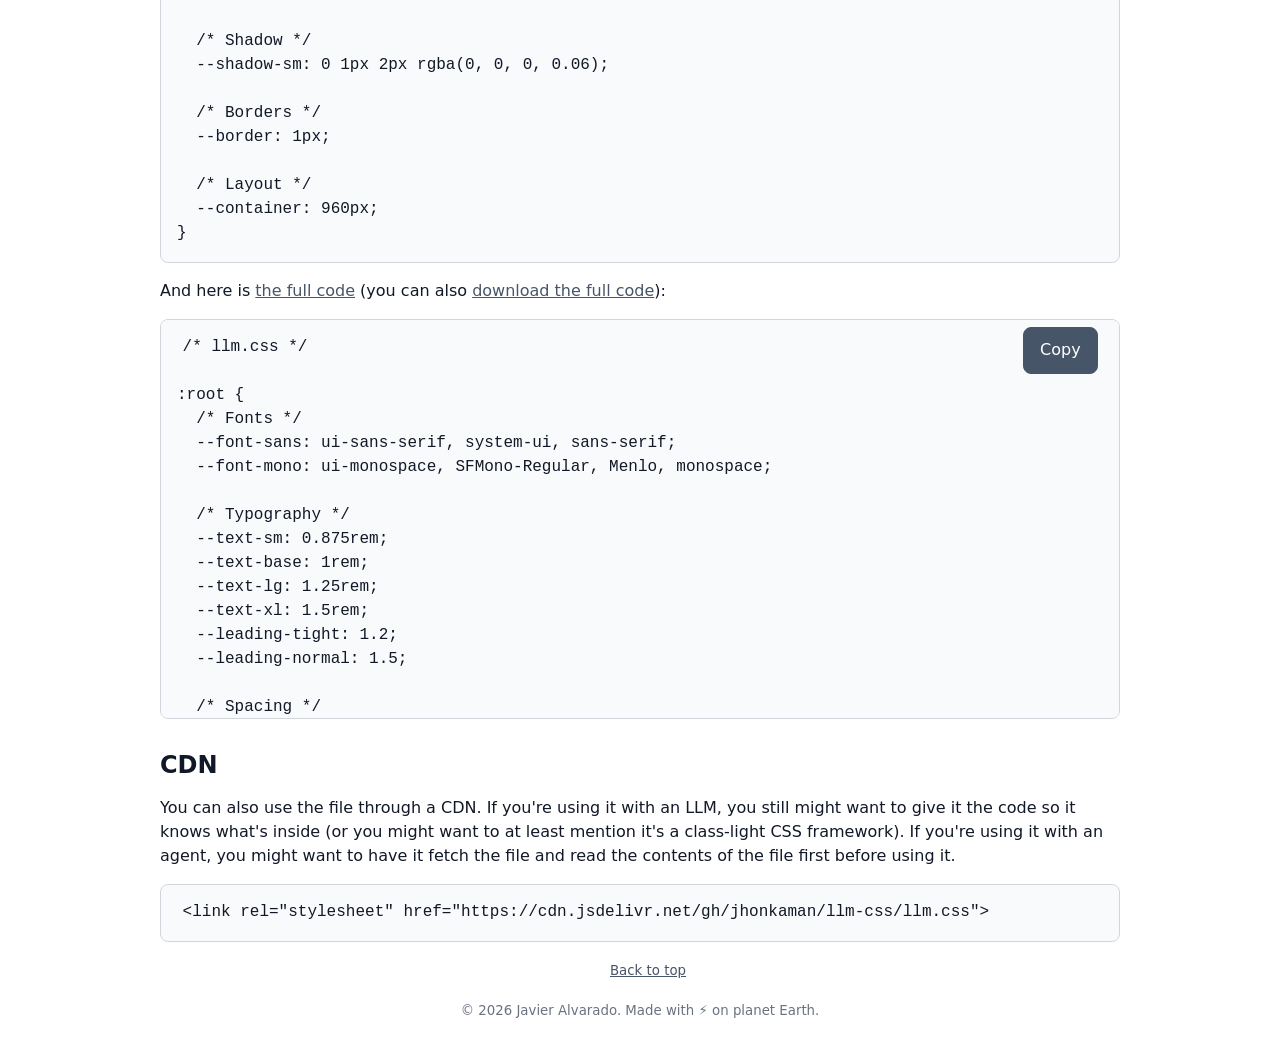
==== commit be702c55: "Update css variables in code snippet in index.html" ====
--- a/index.html
+++ b/index.html
@@ -63,6 +63,8 @@
   --text-base: 1rem;
   --text-lg: 1.25rem;
   --text-xl: 1.5rem;
+  --leading-tight: 1.2;
+  --leading-normal: 1.5;
 
   /* Spacing */
   --space-1: 0.25rem;
@@ -78,12 +80,16 @@
   --color-muted: #6b7280;
   --color-border: #d1d5db;
   --color-primary: #475569;
+  --color-accent: #475569;
 
   /* Radius */
   --radius: 0.5rem;
 
   /* Shadow */
   --shadow-sm: 0 1px 2px rgba(0, 0, 0, 0.06);
+
+  /* Borders */
+  --border: 1px;
 
   /* Layout */
   --container: 960px;
--- a/llm.css
+++ b/llm.css
@@ -65,7 +65,7 @@
 }
 
 ul, ol {
-  padding-left: 1rem;
+  padding-left: 1.5rem;
 }
 
 li > ul, li > ol {
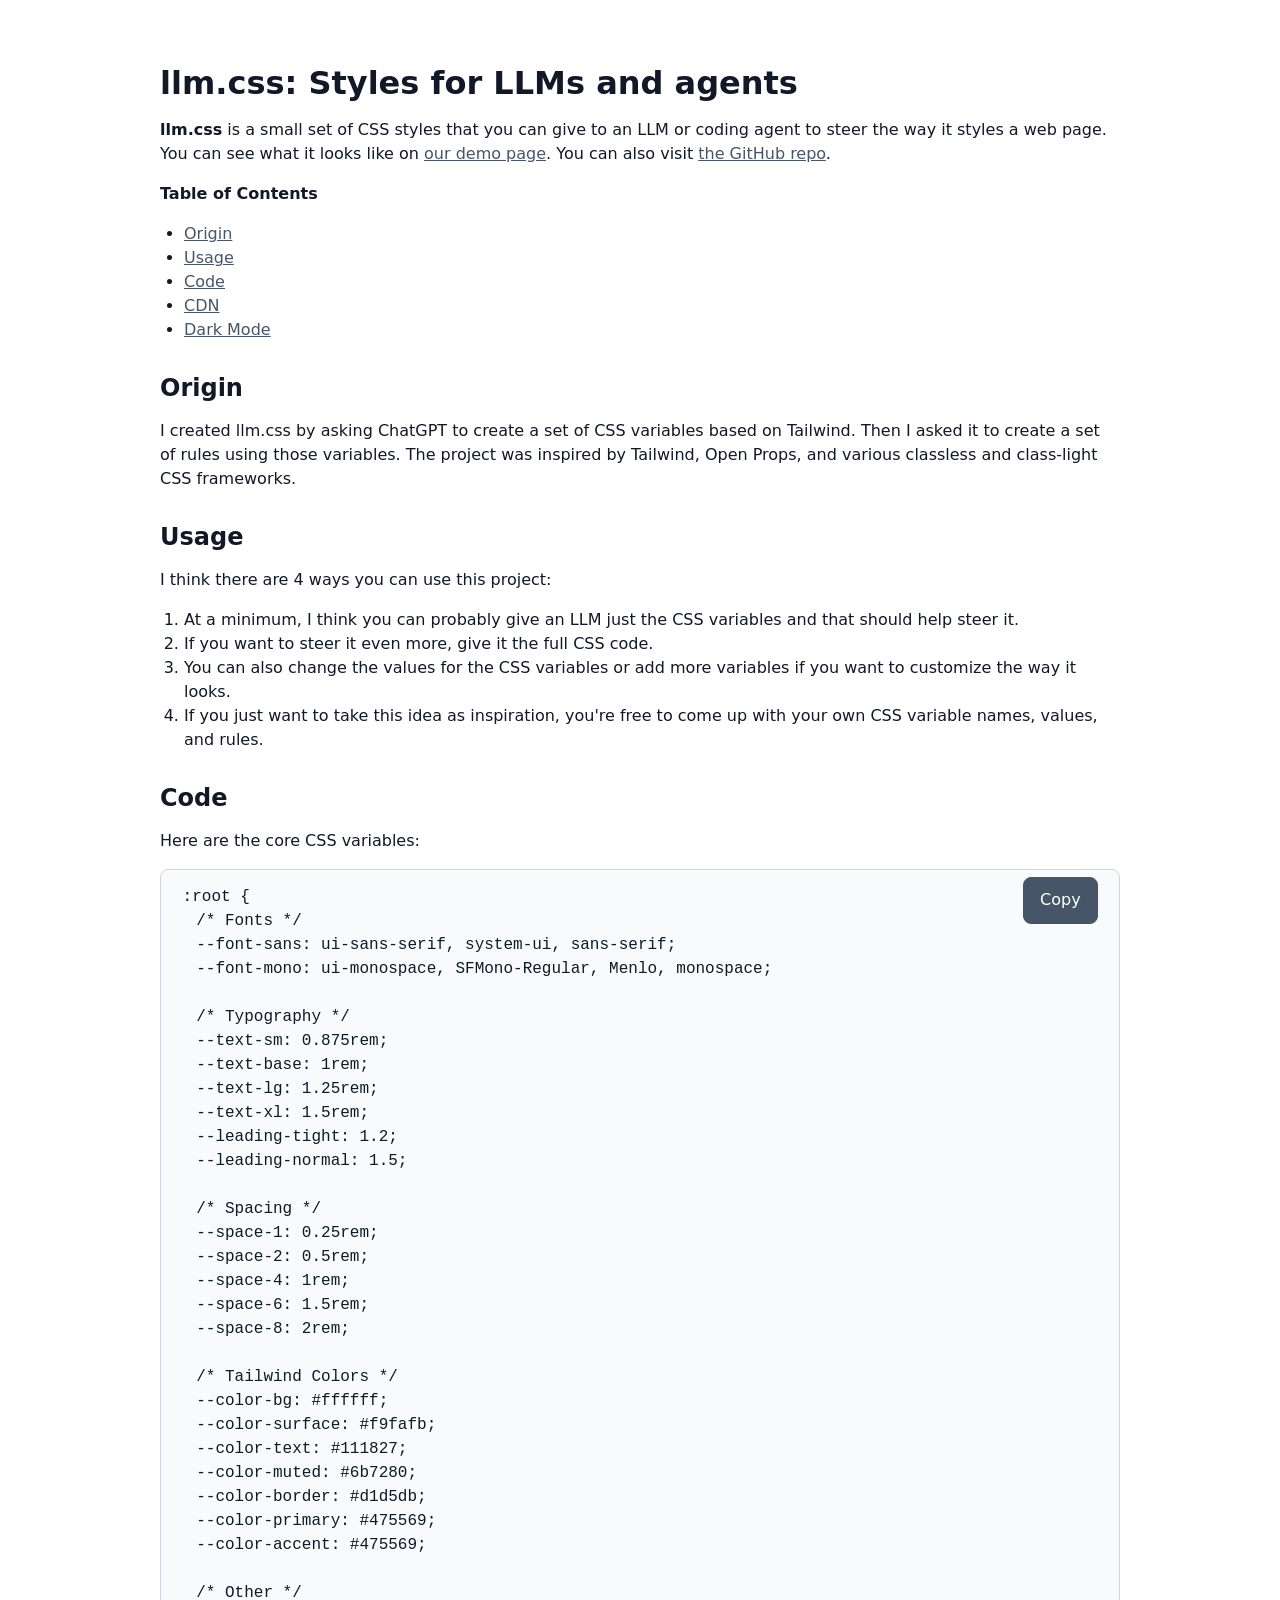
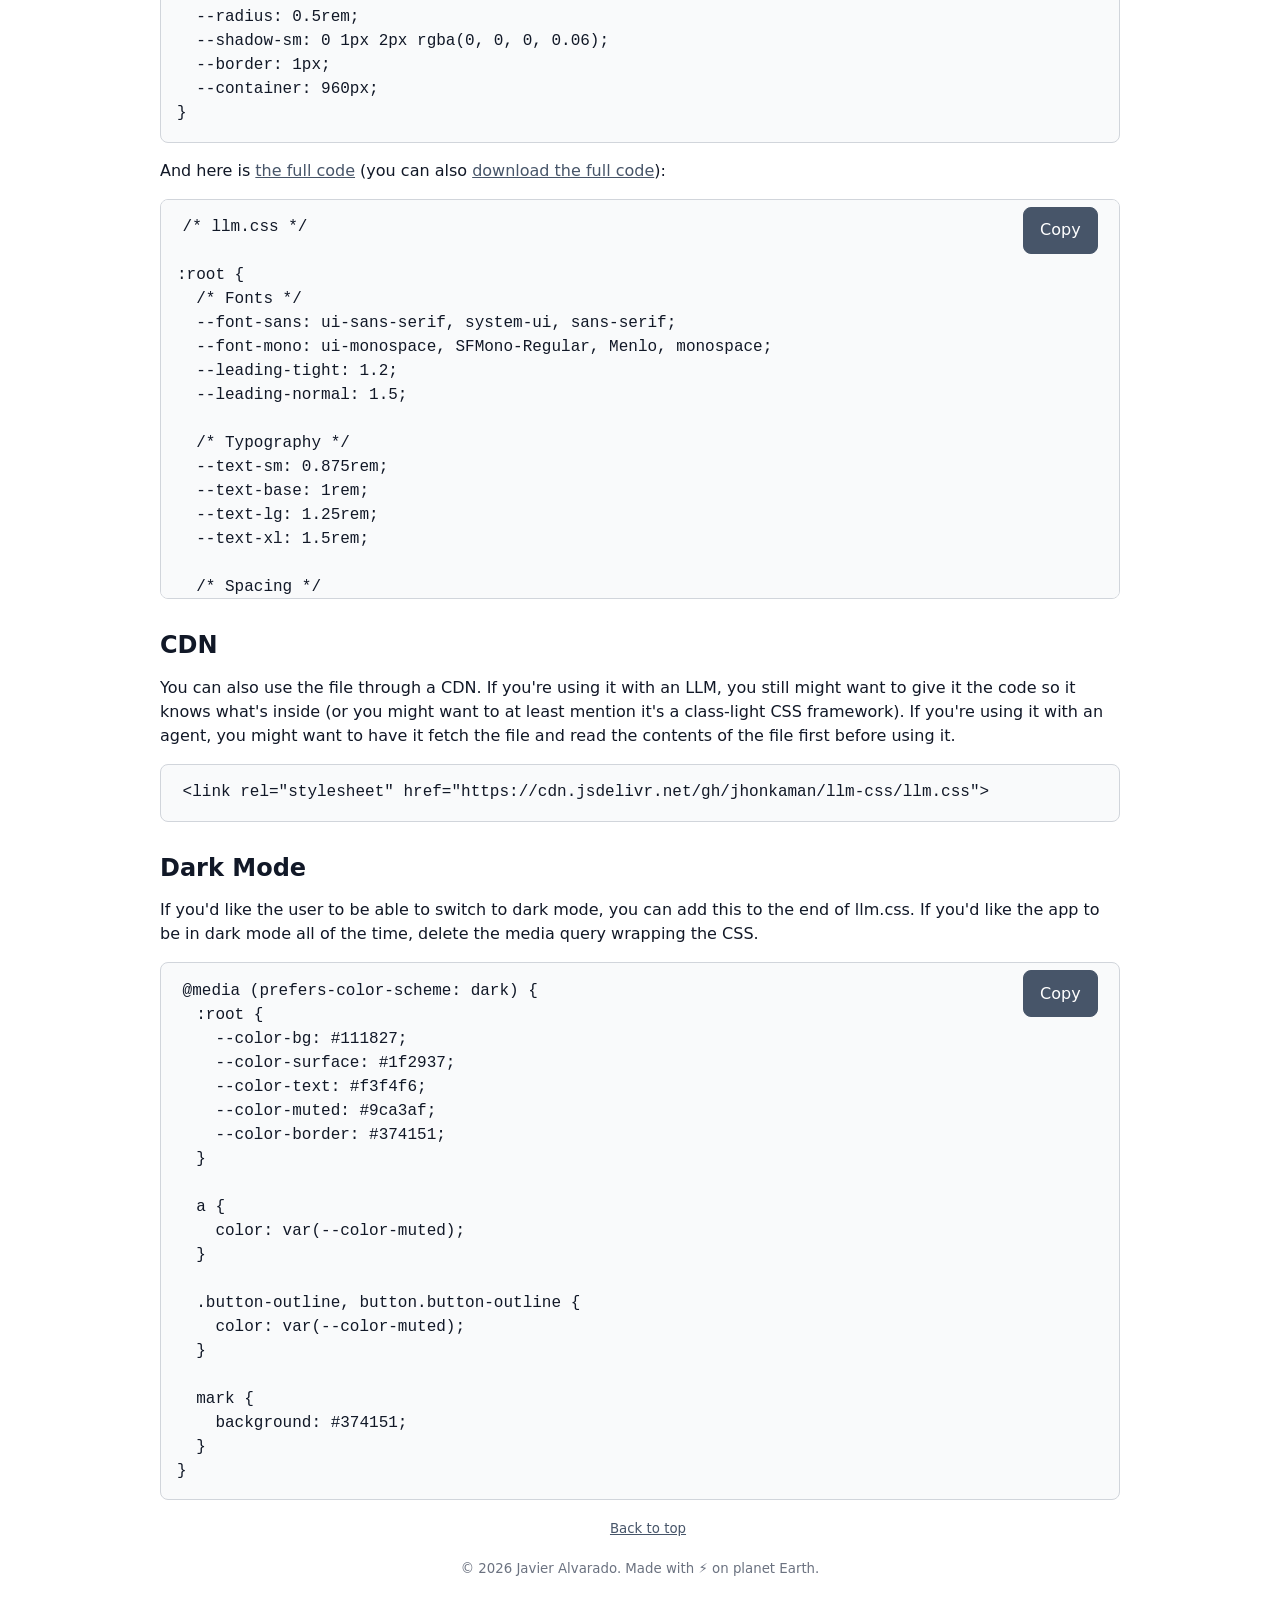
==== commit 1b7c9b09: "Add dark mode section to index.html" ====
--- a/index.html
+++ b/index.html
@@ -26,8 +26,9 @@
 </head>
 
 <body>
-  <div class="container" id="top">
+  <div class="container">
     <h1>llm.css: Styles for LLMs and agents</h1>
+
     <p><b>llm.css</b> is a small set of CSS styles that you can give to an LLM or coding agent to steer the way it styles a web page. You can see what it looks like on <a href="demo.html">our demo page</a>. You can also visit <a href="https://github.com/jhonkaman/llm-css">the GitHub repo</a>.</p>
 
     <b>Table of Contents</b>
@@ -36,6 +37,7 @@
       <li><a href="#usage">Usage</a></li>
       <li><a href="#code">Code</a></li>
       <li><a href="#cdn">CDN</a></li>
+      <li><a href="#dark-mode">Dark Mode</a></li>
     </ul>
 
     <h2 id="origin">Origin</h2>
@@ -52,7 +54,8 @@
 
     <h2 id="code">Code</h2>
     <p>Here are the core CSS variables:</p>
-<div class="code-block-wrapper"><pre><code>
+<div class="code-block-wrapper">
+<pre><code>
 :root {
   /* Fonts */
   --font-sans: ui-sans-serif, system-ui, sans-serif;
@@ -82,19 +85,14 @@
   --color-primary: #475569;
   --color-accent: #475569;
 
-  /* Radius */
+  /* Other */
   --radius: 0.5rem;
-
-  /* Shadow */
   --shadow-sm: 0 1px 2px rgba(0, 0, 0, 0.06);
-
-  /* Borders */
   --border: 1px;
-
-  /* Layout */
   --container: 960px;
 }
-</code></pre></div>
+</code></pre>
+</div>
 
     <p>And here is <a href="llm.css">the full code</a> (you can also <a href="llm.css" download>download the full code</a>):</p>
     <div class="code-block-wrapper full-code"><pre><code></code></pre></div>
@@ -102,6 +100,34 @@
     <h2 id="cdn">CDN</h2>
     <p>You can also use the file through a CDN. If you're using it with an LLM, you still might want to give it the code so it knows what's inside (or you might want to at least mention it's a class-light CSS framework). If you're using it with an agent, you might want to have it fetch the file and read the contents of the file first before using it.</p>
     <pre><code>&lt;link rel=&quot;stylesheet&quot; href=&quot;https://cdn.jsdelivr.net/gh/jhonkaman/llm-css/llm.css&quot;&gt;</code></pre>
+
+    <h2 id="dark-mode">Dark Mode</h2>
+    <p>If you'd like the user to be able to switch to dark mode, you can add this to the end of llm.css. If you'd like the app to be in dark mode all of the time, delete the media query wrapping the CSS.</p>
+<div class="code-block-wrapper">
+<pre><code>
+@media (prefers-color-scheme: dark) {
+  :root {
+    --color-bg: #111827;
+    --color-surface: #1f2937;
+    --color-text: #f3f4f6;
+    --color-muted: #9ca3af;
+    --color-border: #374151;
+  }
+
+  a {
+    color: var(--color-muted);
+  }
+
+  .button-outline, button.button-outline {
+    color: var(--color-muted);
+  }
+
+  mark {
+    background: #374151;
+  }
+}
+</code></pre>
+</div>
   </div>
 
   <footer style="text-align: center;">
@@ -109,44 +135,6 @@
     <small>&copy; 2026 Javier Alvarado. Made with ⚡️ on planet Earth.</small>
   </footer>
 
-<script>
-  // Add copy buttons to all code blocks
-  document.querySelectorAll('.code-block-wrapper').forEach((wrapper, index) => {
-    const code = wrapper.querySelector('code');
-
-    // Trim leading and trailing whitespace
-    code.textContent = code.textContent.trim();
-
-    const btn = document.createElement('button');
-    btn.className = 'copy-btn';
-    btn.textContent = 'Copy';
-    btn.addEventListener('click', () => {
-      navigator.clipboard.writeText(code.textContent).then(() => {
-        btn.textContent = 'Copied!';
-        btn.classList.add('copied');
-        setTimeout(() => {
-          btn.textContent = 'Copy';
-          btn.classList.remove('copied');
-        }, 2000);
-      });
-    });
-    wrapper.appendChild(btn);
-  });
-
-  // Fetch and inject llm.css into second code block
-  fetch('llm.css')
-    .then(response => response.text())
-    .then(css => {
-      const preCodeBlocks = document.querySelectorAll('pre code');
-      if (preCodeBlocks.length >= 2) {
-        preCodeBlocks[1].textContent = css;
-      }
-    });
-
-  // Add asterisk to title if URL doesn't contain jhonkaman
-  if (!window.location.href.includes('jhonkaman')) {
-    document.title = '🟢 ' + document.title;
-  }
-</script>
+  <script src="main.js"></script>
 </body>
 </html>
--- a/llm.css
+++ b/llm.css
@@ -4,14 +4,14 @@
   /* Fonts */
   --font-sans: ui-sans-serif, system-ui, sans-serif;
   --font-mono: ui-monospace, SFMono-Regular, Menlo, monospace;
+  --leading-tight: 1.2;
+  --leading-normal: 1.5;
 
   /* Typography */
   --text-sm: 0.875rem;
   --text-base: 1rem;
   --text-lg: 1.25rem;
   --text-xl: 1.5rem;
-  --leading-tight: 1.2;
-  --leading-normal: 1.5;
 
   /* Spacing */
   --space-1: 0.25rem;
@@ -29,16 +29,10 @@
   --color-primary: #475569;
   --color-accent: #475569;
 
-  /* Radius */
+  /* Other */
   --radius: 0.5rem;
-
-  /* Shadow */
   --shadow-sm: 0 1px 2px rgba(0, 0, 0, 0.06);
-
-  /* Borders */
   --border: 1px;
-
-  /* Layout */
   --container: 960px;
 }
 
@@ -76,6 +70,18 @@
   color: var(--color-primary);
 }
 
+a:hover {
+  opacity: 0.92;
+}
+
+pre {
+  background: var(--color-surface);
+  padding: var(--space-4);
+  border-radius: var(--radius);
+  overflow-x: auto;
+  border: var(--border) solid var(--color-border);
+}
+
 code, pre, kbd {
   font-family: var(--font-mono);
 }
@@ -86,79 +92,17 @@
   border-radius: calc(var(--radius) / 2);
 }
 
-pre {
-  background: var(--color-surface);
+details {
+  border: var(--border) solid var(--color-border);
+  border-radius: var(--radius);
   padding: var(--space-4);
-  border-radius: var(--radius);
-  overflow-x: auto;
-  border: var(--border) solid var(--color-border);
-}
-
-input, textarea, select {
-  width: 100%;
-  padding: 0.65rem 0.75rem;
-  font: inherit;
-  border: var(--border) solid var(--color-border);
-  border-radius: var(--radius);
-  background: white;
-  color: var(--color-text);
-}
-
-textarea {
-  min-height: 120px;
-  resize: vertical;
-}
-
-label {
-  display: block;
-  margin-bottom: var(--space-2);
+  background: var(--color-surface);
+  margin-bottom: var(--space-6);
+}
+
+summary {
+  cursor: pointer;
   font-weight: 500;
-}
-
-input[type="checkbox"] + label,
-input[type="radio"] + label {
-  display: inline;
-  vertical-align: middle;
-  font-weight: normal;
-}
-
-input[type="checkbox"],
-input[type="radio"] {
-  width: initial;
-  vertical-align: middle;
-  margin: 0;
-}
-
-input[type="checkbox"],
-input[type="radio"],
-input[type="range"],
-progress {
-  accent-color: var(--color-accent);
-}
-
-form > * + label {
-  margin-top: var(--space-6);
-}
-
-table {
-  width: 100%;
-  border-collapse: collapse;
-}
-
-th, td {
-  text-align: left;
-  padding: 0.75rem;
-  border: var(--border) solid var(--color-border);
-}
-
-th {
-  background: var(--color-surface);
-}
-
-mark {
-  background: #fef3c7;
-  color: inherit;
-  padding: 0.1rem 0.25rem;
 }
 
 blockquote {
@@ -174,21 +118,70 @@
   margin: var(--space-8) 0;
 }
 
-details {
-  border: var(--border) solid var(--color-border);
-  border-radius: var(--radius);
-  padding: var(--space-4);
-  background: var(--color-surface);
-  margin-bottom: var(--space-6);
-}
-
-summary {
-  cursor: pointer;
-  font-weight: 500;
+mark {
+  background: #fef3c7;
+  color: inherit;
+  padding: 0.1rem 0.25rem;
 }
 
 small {
   color: var(--color-muted);
+}
+
+input, textarea, select {
+  width: 100%;
+  padding: 0.65rem 0.75rem;
+  font: inherit;
+  border: var(--border) solid var(--color-border);
+  border-radius: var(--radius);
+  background: transparent;
+  color: var(--color-text);
+}
+
+label {
+  display: block;
+  margin-bottom: var(--space-2);
+  font-weight: 500;
+}
+
+input[type="checkbox"] + label, input[type="radio"] + label {
+  display: inline;
+  vertical-align: middle;
+  font-weight: normal;
+}
+
+input[type="checkbox"], input[type="radio"] {
+  width: initial;
+  vertical-align: middle;
+  margin: 0;
+}
+
+input[type="checkbox"], input[type="radio"], input[type="range"], progress {
+  accent-color: var(--color-accent);
+}
+
+form > * + label {
+  margin-top: var(--space-6);
+}
+
+textarea {
+  min-height: 120px;
+  resize: vertical;
+}
+
+table {
+  width: 100%;
+  border-collapse: collapse;
+}
+
+th, td {
+  text-align: left;
+  padding: 0.75rem;
+  border: var(--border) solid var(--color-border);
+}
+
+th {
+  background: var(--color-surface);
 }
 
 /* Components */
@@ -201,14 +194,11 @@
   display: inline-flex;
   align-items: center;
   justify-content: center;
-
   padding: 0.65rem 1rem;
   border-radius: var(--radius);
-
   font: inherit;
   text-decoration: none;
   cursor: pointer;
-
   transition: 120ms ease;
 }
 
@@ -228,63 +218,34 @@
   border: var(--border) solid var(--color-border);
 }
 
-button:disabled,
-input:disabled,
-textarea:disabled,
-select:disabled {
+button:disabled, input:disabled, textarea:disabled, select:disabled {
   opacity: 0.6;
   cursor: not-allowed;
 }
 
+a:focus-visible, input:focus-visible, textarea:focus-visible, select:focus-visible {
+  outline: 2px solid var(--color-primary);
+}
+
+button:focus-visible {
+  outline: 2px solid var(--color-primary);
+  outline-offset: 1px;
+}
+
 /* Utilities */
-.uppercase {
-  text-transform: uppercase !important;
-}
-
-.lowercase {
-  text-transform: lowercase !important;
-}
-
-.capitalize {
-  text-transform: capitalize !important;
-}
-
-.nocase {
-  text-transform: none !important;
-}
-
-.italic {
-  font-style: italic !important;
-}
-
-.not-italic {
-  font-style: normal !important;
-}
-
-.bold {
-  font-weight: bold !important;
-}
-
-.bolder {
-  font-weight: bolder !important;
-}
-
-.lighter {
-  font-weight: lighter !important;
-}
-
-.not-bold {
-  font-weight: normal !important;
-}
-
-.text-center {
-  text-align: center !important;
-}
-
-.text-start {
-  text-align: start !important;
-}
-
-.text-end {
-  text-align: end !important;
-}
+.uppercase { text-transform: uppercase !important; }
+.lowercase { text-transform: lowercase !important; }
+.capitalize { text-transform: capitalize !important; }
+.nocase { text-transform: none !important; }
+
+.italic { font-style: italic !important; }
+.not-italic { font-style: normal !important; }
+
+.bold { font-weight: bold !important; }
+.bolder { font-weight: bolder !important; }
+.lighter { font-weight: lighter !important; }
+.not-bold { font-weight: normal !important; }
+
+.text-center { text-align: center !important; }
+.text-start { text-align: start !important; }
+.text-end { text-align: end !important; }
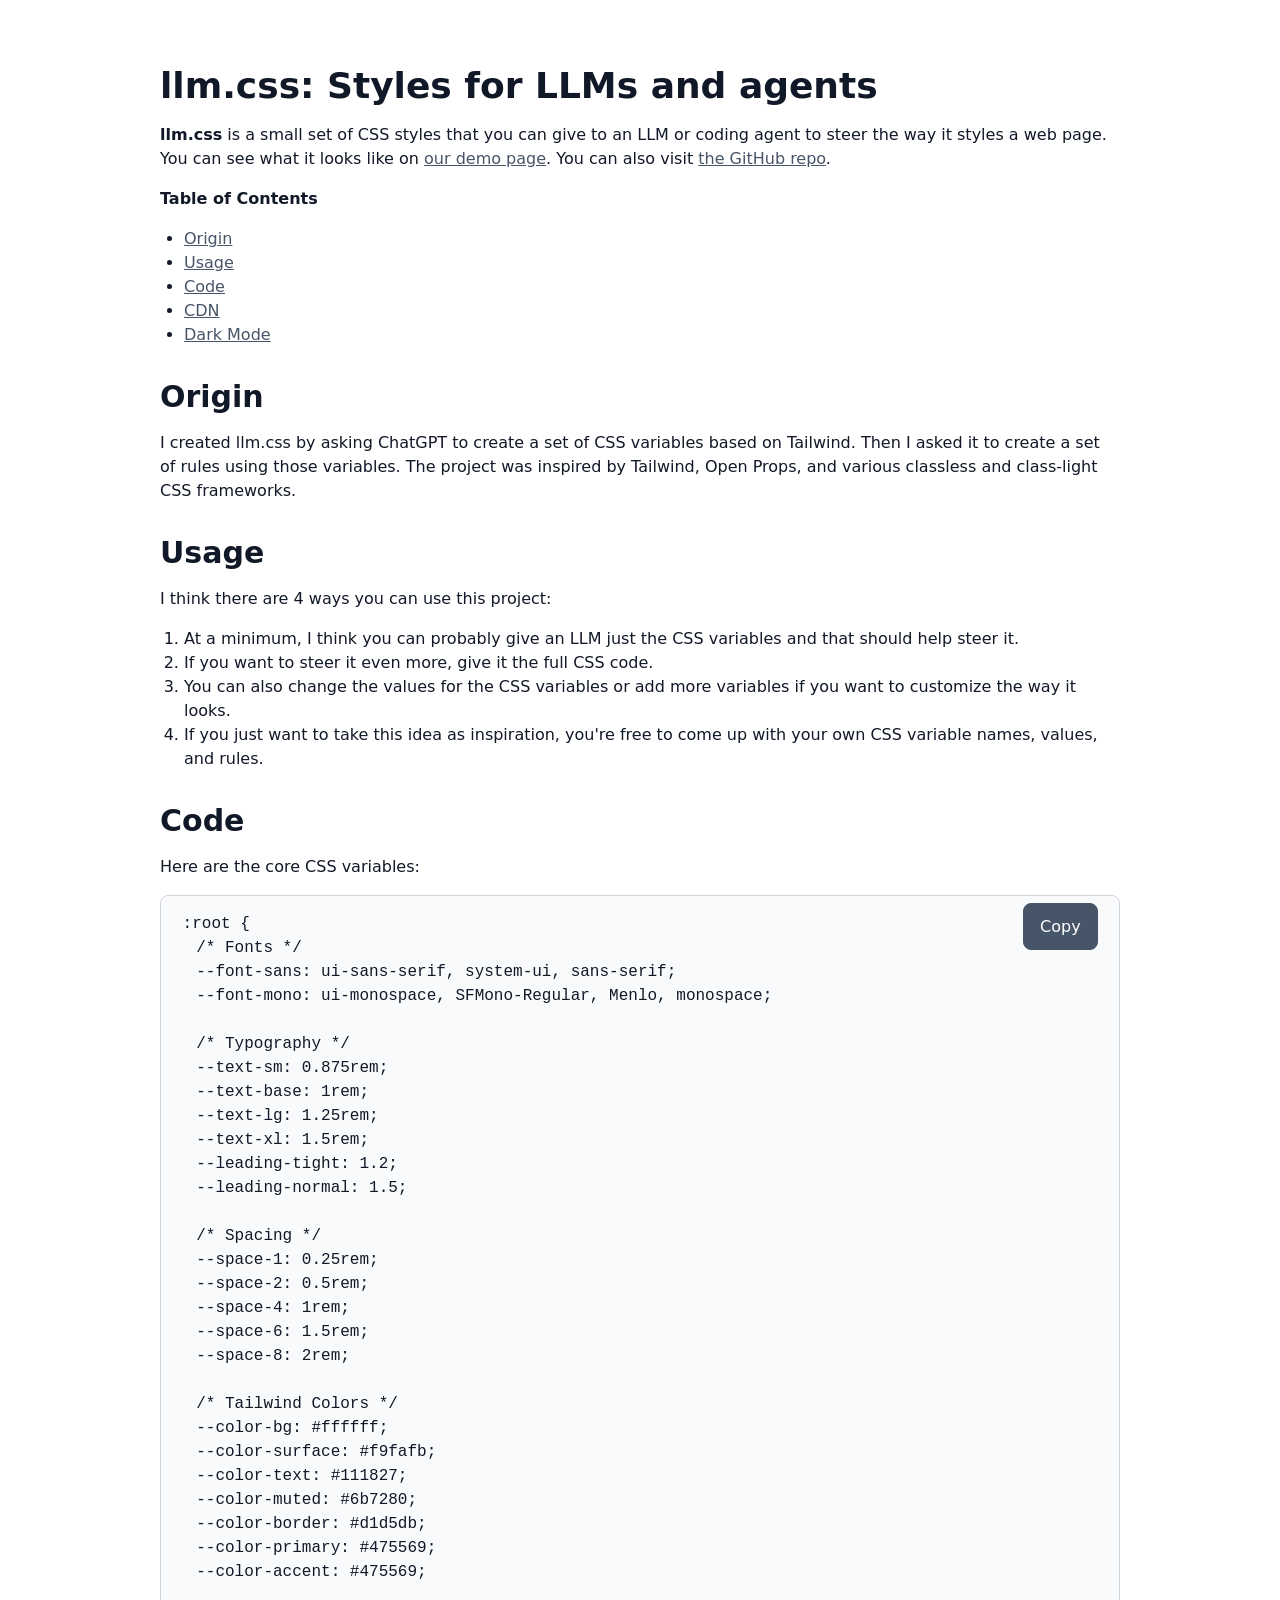
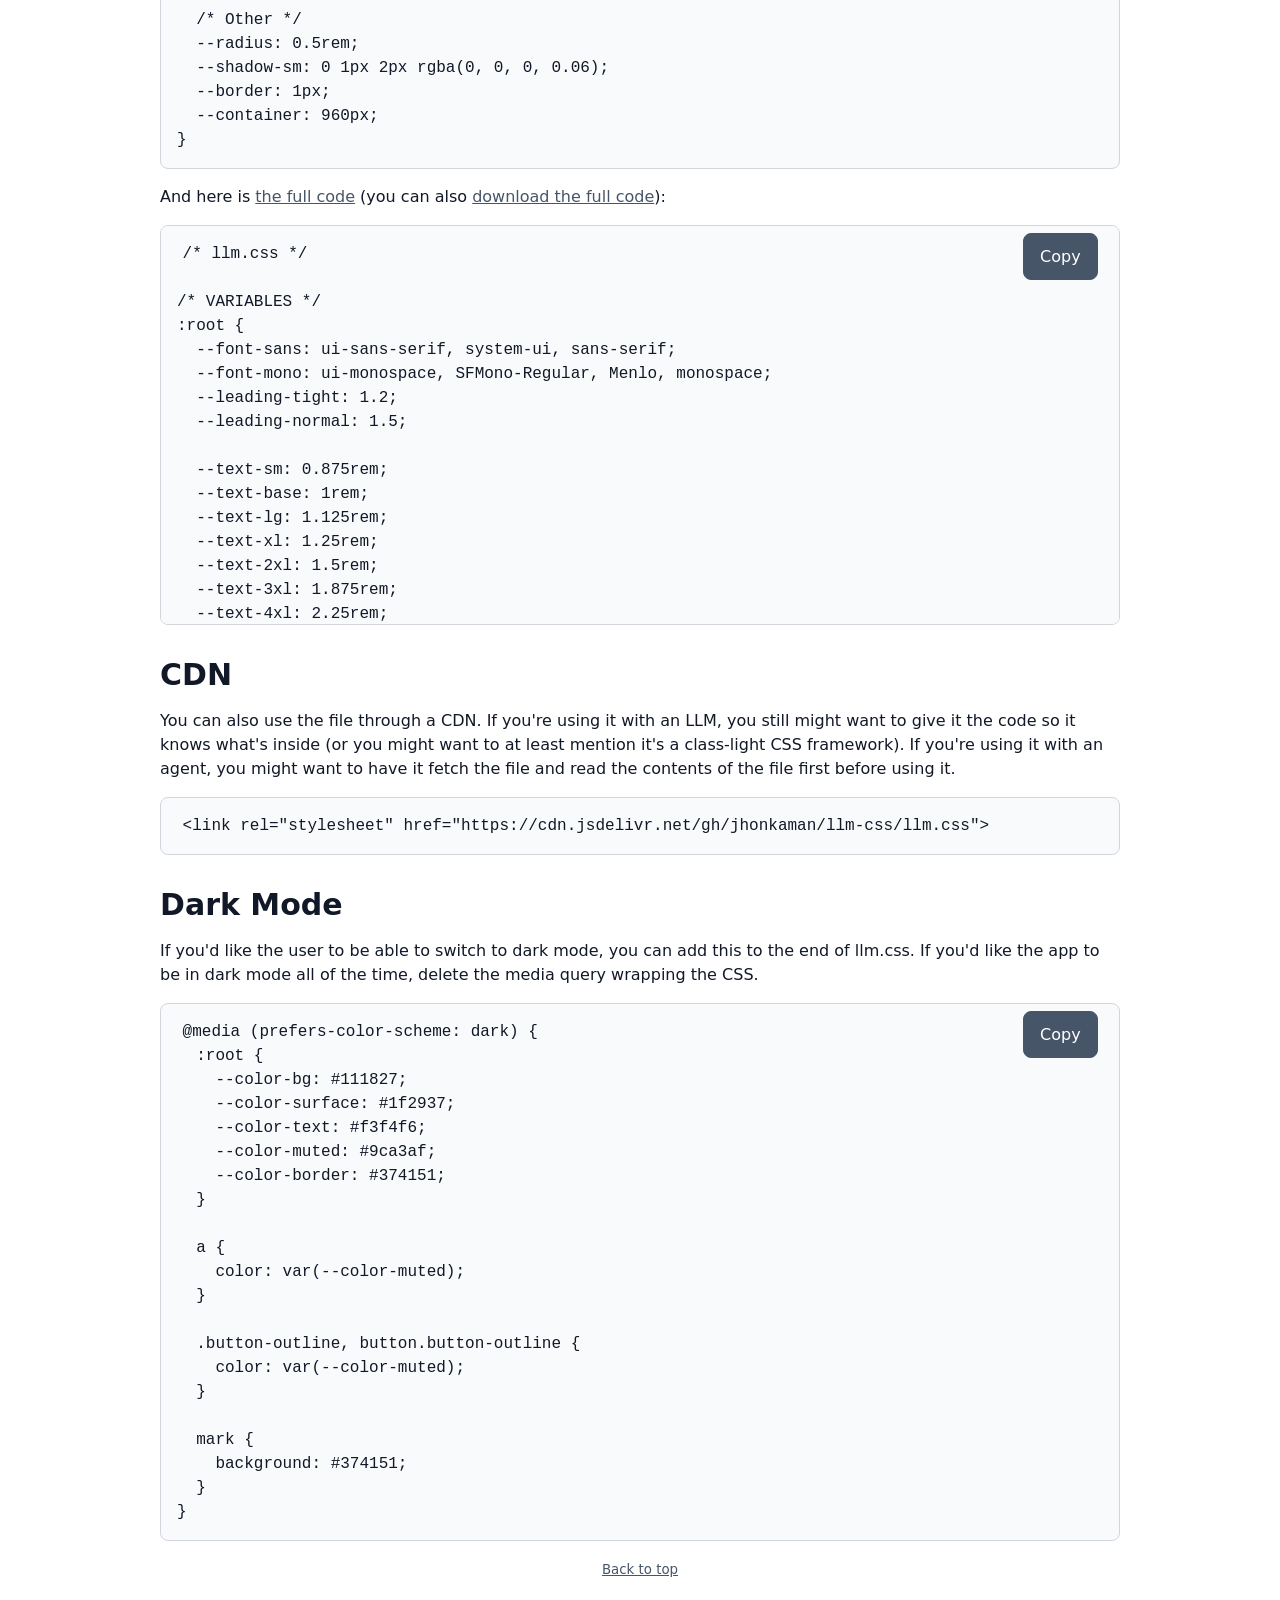
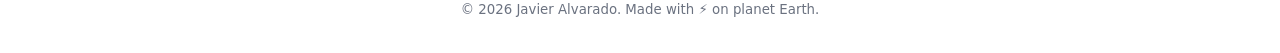
==== commit 0e0c83dc: "Add dark mode to demo.html via color-palettte.css" ====
--- a/index.html
+++ b/index.html
@@ -131,7 +131,7 @@
   </div>
 
   <footer style="text-align: center;">
-    <p><small><a href="#top" style="margin-left: 1rem;">Back to top</a></small></p>
+    <p><small><a href="#top">Back to top</a></small></p>
     <small>&copy; 2026 Javier Alvarado. Made with ⚡️ on planet Earth.</small>
   </footer>
 
--- a/llm.css
+++ b/llm.css
@@ -1,26 +1,26 @@
 /* llm.css */
 
+/* VARIABLES */
 :root {
-  /* Fonts */
   --font-sans: ui-sans-serif, system-ui, sans-serif;
   --font-mono: ui-monospace, SFMono-Regular, Menlo, monospace;
   --leading-tight: 1.2;
   --leading-normal: 1.5;
 
-  /* Typography */
   --text-sm: 0.875rem;
   --text-base: 1rem;
-  --text-lg: 1.25rem;
-  --text-xl: 1.5rem;
-
-  /* Spacing */
+  --text-lg: 1.125rem;
+  --text-xl: 1.25rem;
+  --text-2xl: 1.5rem;
+  --text-3xl: 1.875rem;
+  --text-4xl: 2.25rem;
+
   --space-1: 0.25rem;
   --space-2: 0.5rem;
   --space-4: 1rem;
   --space-6: 1.5rem;
   --space-8: 2rem;
 
-  /* Tailwind Colors */
   --color-bg: #ffffff;
   --color-surface: #f9fafb;
   --color-text: #111827;
@@ -29,22 +29,22 @@
   --color-primary: #475569;
   --color-accent: #475569;
 
-  /* Other */
+  --border: 1px;
+  --container: 960px;
   --radius: 0.5rem;
   --shadow-sm: 0 1px 2px rgba(0, 0, 0, 0.06);
-  --border: 1px;
-  --container: 960px;
-}
-
+}
+
+/* ELEMENTS */
 *, *::before, *::after {
   box-sizing: border-box;
 }
 
 html {
+  background: var(--color-bg);
+  color: var(--color-text);
   font-family: var(--font-sans);
   line-height: var(--leading-normal);
-  color: var(--color-text);
-  background: var(--color-bg);
 }
 
 body {
@@ -58,6 +58,30 @@
   margin-bottom: var(--space-4);
 }
 
+h1 {
+  font-size: var(--text-4xl);
+}
+
+h2 {
+  font-size: var(--text-3xl);
+}
+
+h3 {
+  font-size: var(--text-2xl);
+}
+
+h4 {
+  font-size: var(--text-xl);
+}
+
+h5 {
+  font-size: var(--text-lg);
+}
+
+h6 {
+  font-size: var(--text-base);
+}
+
 ul, ol {
   padding-left: 1.5rem;
 }
@@ -74,30 +98,36 @@
   opacity: 0.92;
 }
 
+img {
+  display: block;
+  height: auto;
+  max-width: 100%;
+}
+
 pre {
   background: var(--color-surface);
+  border: var(--border) solid var(--color-border);
+  border-radius: var(--radius);
+  overflow-x: auto;
   padding: var(--space-4);
-  border-radius: var(--radius);
-  overflow-x: auto;
-  border: var(--border) solid var(--color-border);
-}
-
-code, pre, kbd {
+}
+
+code, kbd, pre {
   font-family: var(--font-mono);
 }
 
 code, kbd {
   background: var(--color-surface);
+  border-radius: calc(var(--radius) / 2);
   padding: 0.15rem 0.35rem;
-  border-radius: calc(var(--radius) / 2);
 }
 
 details {
-  border: var(--border) solid var(--color-border);
-  border-radius: var(--radius);
+  background: var(--color-surface);
+  border: var(--border) solid var(--color-border);
+  border-radius: var(--radius);
+  margin-bottom: var(--space-6);
   padding: var(--space-4);
-  background: var(--color-surface);
-  margin-bottom: var(--space-6);
 }
 
 summary {
@@ -106,10 +136,20 @@
 }
 
 blockquote {
+  border-left: 4px solid var(--color-border);
+  color: var(--color-muted);
   margin: 0 0 var(--space-6);
   padding-left: var(--space-4);
-  border-left: 4px solid var(--color-border);
+}
+
+small {
   color: var(--color-muted);
+}
+
+mark {
+  background: #fef3c7;
+  color: inherit;
+  padding: 0.1rem 0.25rem;
 }
 
 hr {
@@ -118,50 +158,80 @@
   margin: var(--space-8) 0;
 }
 
-mark {
-  background: #fef3c7;
-  color: inherit;
-  padding: 0.1rem 0.25rem;
-}
-
-small {
-  color: var(--color-muted);
-}
-
-input, textarea, select {
-  width: 100%;
-  padding: 0.65rem 0.75rem;
-  font: inherit;
-  border: var(--border) solid var(--color-border);
-  border-radius: var(--radius);
-  background: transparent;
-  color: var(--color-text);
+/* FORMS */
+form > * + label {
+  margin-top: var(--space-6);
 }
 
 label {
   display: block;
+  font-weight: 500;
   margin-bottom: var(--space-2);
+}
+
+fieldset {
+  border: none;
+  margin: var(--space-6) 0 0;
+  padding: 0;
+}
+
+legend {
   font-weight: 500;
+  margin-bottom: var(--space-2);
+}
+
+input, textarea, select {
+  background: transparent;
+  border: var(--border) solid var(--color-border);
+  border-radius: var(--radius);
+  color: var(--color-text);
+  font: inherit;
+  padding: 0.65rem 0.75rem;
+  width: 100%;
 }
 
 input[type="checkbox"] + label, input[type="radio"] + label {
   display: inline;
+  font-weight: normal;
   vertical-align: middle;
-  font-weight: normal;
 }
 
 input[type="checkbox"], input[type="radio"] {
+  margin: 0;
+  vertical-align: middle;
   width: initial;
-  vertical-align: middle;
-  margin: 0;
 }
 
 input[type="checkbox"], input[type="radio"], input[type="range"], progress {
   accent-color: var(--color-accent);
 }
 
-form > * + label {
-  margin-top: var(--space-6);
+input[type="file"] {
+  border: var(--border) solid var(--color-border);
+  cursor: pointer;
+  padding: 0;
+}
+
+input[type="file"]::file-selector-button {
+  background: var(--color-primary);
+  border: none;
+  border-radius: var(--radius) 0 0 var(--radius);
+  color: white;
+  cursor: pointer;
+  font: inherit;
+  font-weight: 500;
+  margin-right: 0.75rem;
+  padding: 0.65rem 1rem;
+  transition: opacity 120ms ease;
+}
+
+input[type="file"]::file-selector-button:hover {
+  opacity: 0.92;
+}
+
+input[type="file"]:disabled::file-selector-button {
+  cursor: not-allowed;
+  opacity: 0.6;
 }
 
 textarea {
@@ -169,42 +239,61 @@
   resize: vertical;
 }
 
+/* DIALOGS */
+dialog {
+  background: var(--color-bg);
+  border: var(--border) solid var(--color-border);
+  border-radius: var(--radius);
+  box-shadow: 0 10px 25px rgba(0, 0, 0, 0.1);
+  max-width: 32rem;
+  width: calc(100% - var(--space-2) * 2);
+  padding: var(--space-8);
+}
+
+dialog > :first-child {
+  margin-top: 1rem;
+}
+
+dialog:focus-visible {
+  outline: 2px solid var(--color-surface);
+  outline-offset: 1px;
+}
+
+/* TABLES */
 table {
+  border-collapse: collapse;
   width: 100%;
-  border-collapse: collapse;
 }
 
 th, td {
+  border: var(--border) solid var(--color-border);
+  padding: 0.75rem;
   text-align: left;
-  padding: 0.75rem;
-  border: var(--border) solid var(--color-border);
 }
 
 th {
   background: var(--color-surface);
 }
 
-/* Components */
+/* COMPONENTS */
 .container {
+  margin-inline: auto;
   width: min(100%, var(--container));
-  margin-inline: auto;
 }
 
 button, .button, .button-outline {
-  display: inline-flex;
-  align-items: center;
-  justify-content: center;
+  border-radius: var(--radius);
+  cursor: pointer;
+  display: inline-block;
+  font: inherit;
   padding: 0.65rem 1rem;
-  border-radius: var(--radius);
-  font: inherit;
   text-decoration: none;
-  cursor: pointer;
   transition: 120ms ease;
 }
 
 button, .button {
+  background: var(--color-primary);
   border: var(--border) solid var(--color-primary);
-  background: var(--color-primary);
   color: white;
 }
 
@@ -214,17 +303,13 @@
 
 .button-outline, button.button-outline {
   background: transparent;
+  border: var(--border) solid var(--color-border);
   color: var(--color-primary);
-  border: var(--border) solid var(--color-border);
 }
 
 button:disabled, input:disabled, textarea:disabled, select:disabled {
+  cursor: not-allowed;
   opacity: 0.6;
-  cursor: not-allowed;
-}
-
-a:focus-visible, input:focus-visible, textarea:focus-visible, select:focus-visible {
-  outline: 2px solid var(--color-primary);
 }
 
 button:focus-visible {
@@ -232,7 +317,11 @@
   outline-offset: 1px;
 }
 
-/* Utilities */
+a:focus-visible, input:focus-visible, textarea:focus-visible, select:focus-visible {
+  outline: 2px solid var(--color-primary);
+}
+
+/* UTILITIES */
 .uppercase { text-transform: uppercase !important; }
 .lowercase { text-transform: lowercase !important; }
 .capitalize { text-transform: capitalize !important; }
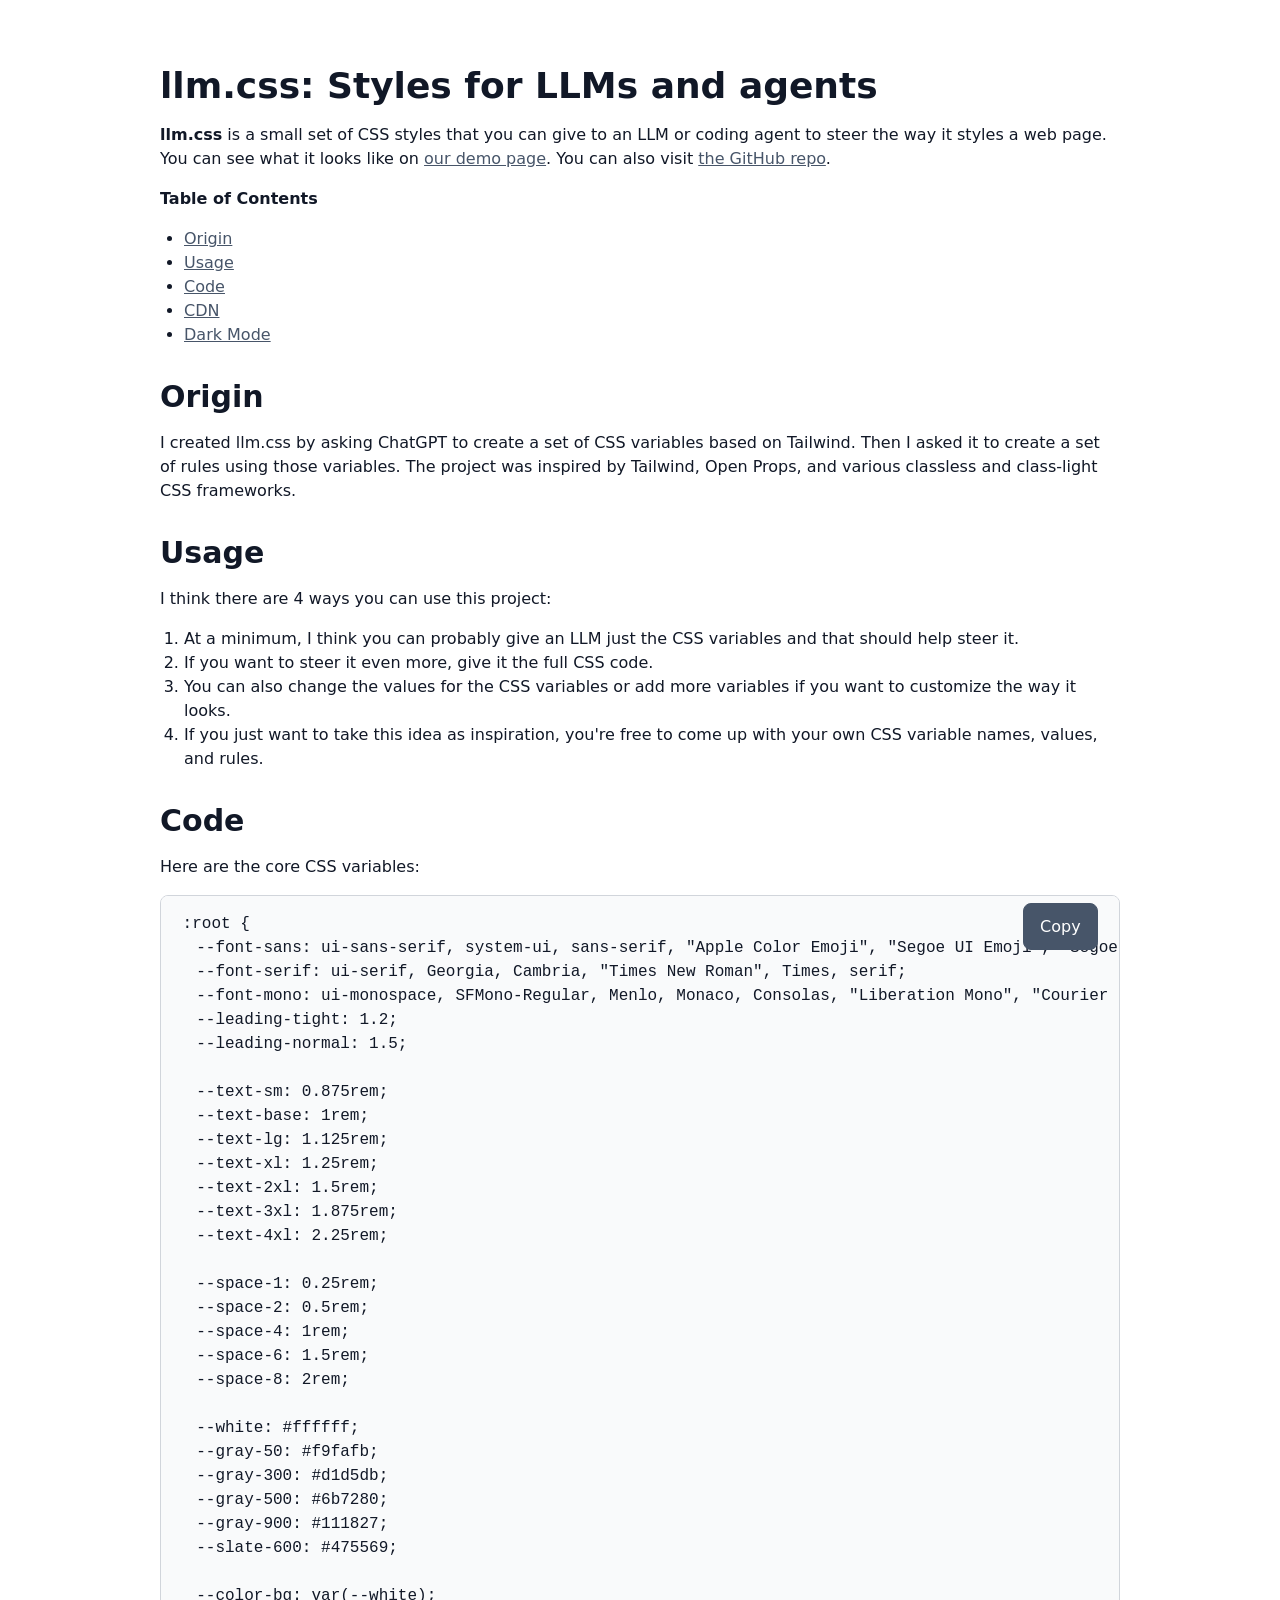
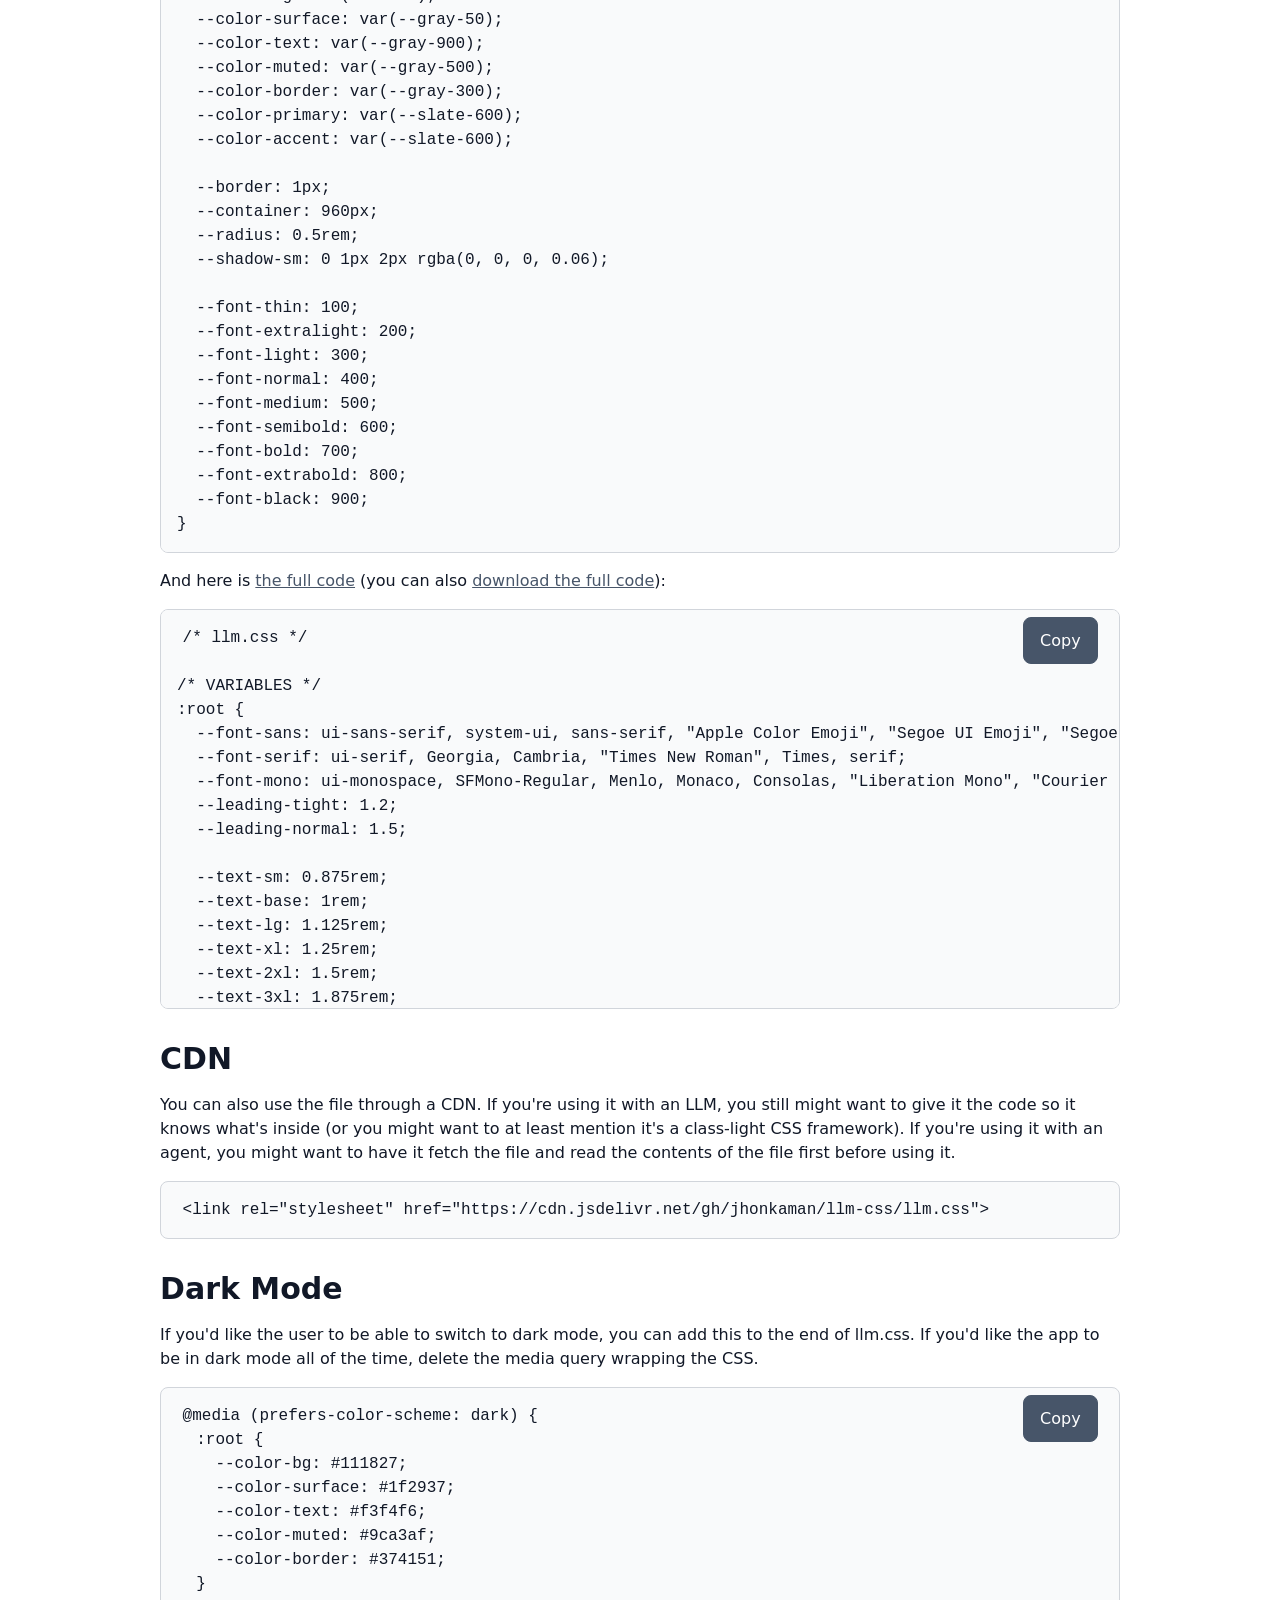
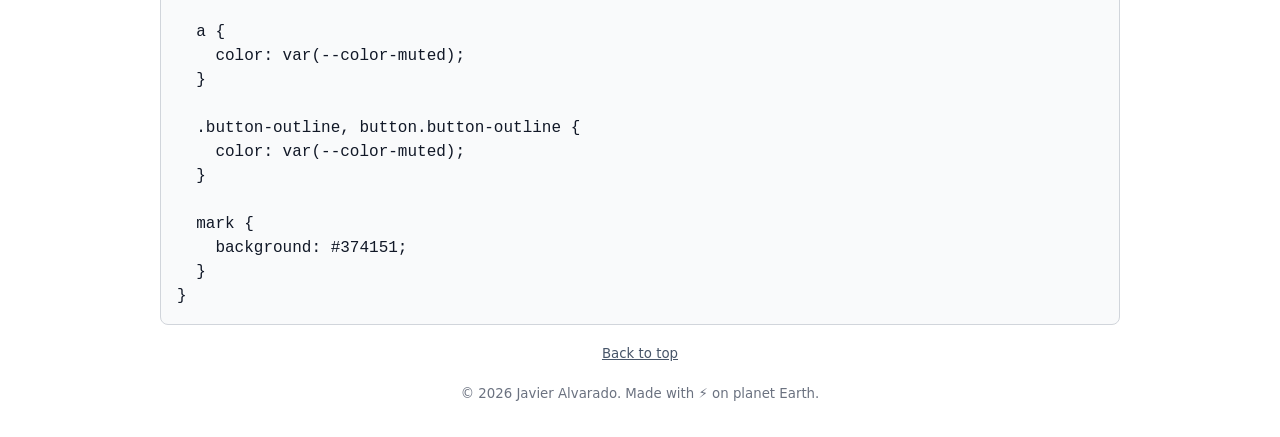
==== commit c8f873b1: "Update variables snippet in index.html" ====
--- a/index.html
+++ b/index.html
@@ -57,39 +57,55 @@
 <div class="code-block-wrapper">
 <pre><code>
 :root {
-  /* Fonts */
-  --font-sans: ui-sans-serif, system-ui, sans-serif;
-  --font-mono: ui-monospace, SFMono-Regular, Menlo, monospace;
-
-  /* Typography */
-  --text-sm: 0.875rem;
-  --text-base: 1rem;
-  --text-lg: 1.25rem;
-  --text-xl: 1.5rem;
+  --font-sans: ui-sans-serif, system-ui, sans-serif, "Apple Color Emoji", "Segoe UI Emoji", "Segoe UI Symbol", "Noto Color Emoji";
+  --font-serif: ui-serif, Georgia, Cambria, "Times New Roman", Times, serif;
+  --font-mono: ui-monospace, SFMono-Regular, Menlo, Monaco, Consolas, "Liberation Mono", "Courier New", monospace;
   --leading-tight: 1.2;
   --leading-normal: 1.5;
 
-  /* Spacing */
+  --text-sm: 0.875rem;
+  --text-base: 1rem;
+  --text-lg: 1.125rem;
+  --text-xl: 1.25rem;
+  --text-2xl: 1.5rem;
+  --text-3xl: 1.875rem;
+  --text-4xl: 2.25rem;
+
   --space-1: 0.25rem;
   --space-2: 0.5rem;
   --space-4: 1rem;
   --space-6: 1.5rem;
   --space-8: 2rem;
 
-  /* Tailwind Colors */
-  --color-bg: #ffffff;
-  --color-surface: #f9fafb;
-  --color-text: #111827;
-  --color-muted: #6b7280;
-  --color-border: #d1d5db;
-  --color-primary: #475569;
-  --color-accent: #475569;
+  --white: #ffffff;
+  --gray-50: #f9fafb;
+  --gray-300: #d1d5db;
+  --gray-500: #6b7280;
+  --gray-900: #111827;
+  --slate-600: #475569;
 
-  /* Other */
+  --color-bg: var(--white);
+  --color-surface: var(--gray-50);
+  --color-text: var(--gray-900);
+  --color-muted: var(--gray-500);
+  --color-border: var(--gray-300);
+  --color-primary: var(--slate-600);
+  --color-accent: var(--slate-600);
+
+  --border: 1px;
+  --container: 960px;
   --radius: 0.5rem;
   --shadow-sm: 0 1px 2px rgba(0, 0, 0, 0.06);
-  --border: 1px;
-  --container: 960px;
+
+  --font-thin: 100;
+  --font-extralight: 200;
+  --font-light: 300;
+  --font-normal: 400;
+  --font-medium: 500;
+  --font-semibold: 600;
+  --font-bold: 700;
+  --font-extrabold: 800;
+  --font-black: 900;
 }
 </code></pre>
 </div>
--- a/llm.css
+++ b/llm.css
@@ -2,8 +2,9 @@
 
 /* VARIABLES */
 :root {
-  --font-sans: ui-sans-serif, system-ui, sans-serif;
-  --font-mono: ui-monospace, SFMono-Regular, Menlo, monospace;
+  --font-sans: ui-sans-serif, system-ui, sans-serif, "Apple Color Emoji", "Segoe UI Emoji", "Segoe UI Symbol", "Noto Color Emoji";
+  --font-serif: ui-serif, Georgia, Cambria, "Times New Roman", Times, serif;
+  --font-mono: ui-monospace, SFMono-Regular, Menlo, Monaco, Consolas, "Liberation Mono", "Courier New", monospace;
   --leading-tight: 1.2;
   --leading-normal: 1.5;
 
@@ -21,18 +22,35 @@
   --space-6: 1.5rem;
   --space-8: 2rem;
 
-  --color-bg: #ffffff;
-  --color-surface: #f9fafb;
-  --color-text: #111827;
-  --color-muted: #6b7280;
-  --color-border: #d1d5db;
-  --color-primary: #475569;
-  --color-accent: #475569;
+  --white: #ffffff;
+  --gray-50: #f9fafb;
+  --gray-300: #d1d5db;
+  --gray-500: #6b7280;
+  --gray-900: #111827;
+  --slate-600: #475569;
+
+  --color-bg: var(--white);
+  --color-surface: var(--gray-50);
+  --color-text: var(--gray-900);
+  --color-muted: var(--gray-500);
+  --color-border: var(--gray-300);
+  --color-primary: var(--slate-600);
+  --color-accent: var(--slate-600);
 
   --border: 1px;
   --container: 960px;
   --radius: 0.5rem;
   --shadow-sm: 0 1px 2px rgba(0, 0, 0, 0.06);
+
+  --font-thin: 100;
+  --font-extralight: 200;
+  --font-light: 300;
+  --font-normal: 400;
+  --font-medium: 500;
+  --font-semibold: 600;
+  --font-bold: 700;
+  --font-extrabold: 800;
+  --font-black: 900;
 }
 
 /* ELEMENTS */
@@ -325,15 +343,20 @@
 .uppercase { text-transform: uppercase !important; }
 .lowercase { text-transform: lowercase !important; }
 .capitalize { text-transform: capitalize !important; }
-.nocase { text-transform: none !important; }
+.normal-case { text-transform: none !important; }
 
 .italic { font-style: italic !important; }
 .not-italic { font-style: normal !important; }
 
-.bold { font-weight: bold !important; }
-.bolder { font-weight: bolder !important; }
-.lighter { font-weight: lighter !important; }
-.not-bold { font-weight: normal !important; }
+.font-thin { font-weight: var(--font-thin) !important; }
+.font-extralight { font-weight: var(--font-extralight) !important; }
+.font-light { font-weight: var(--font-light) !important; }
+.font-normal { font-weight: var(--font-normal) !important; }
+.font-medium { font-weight: var(--font-medium) !important; }
+.font-semibold { font-weight: var(--font-semibold) !important; }
+.font-bold { font-weight: var(--font-bold) !important; }
+.font-extrabold { font-weight: var(--font-extrabold) !important; }
+.font-black { font-weight: var(--font-black) !important; }
 
 .text-center { text-align: center !important; }
 .text-start { text-align: start !important; }
